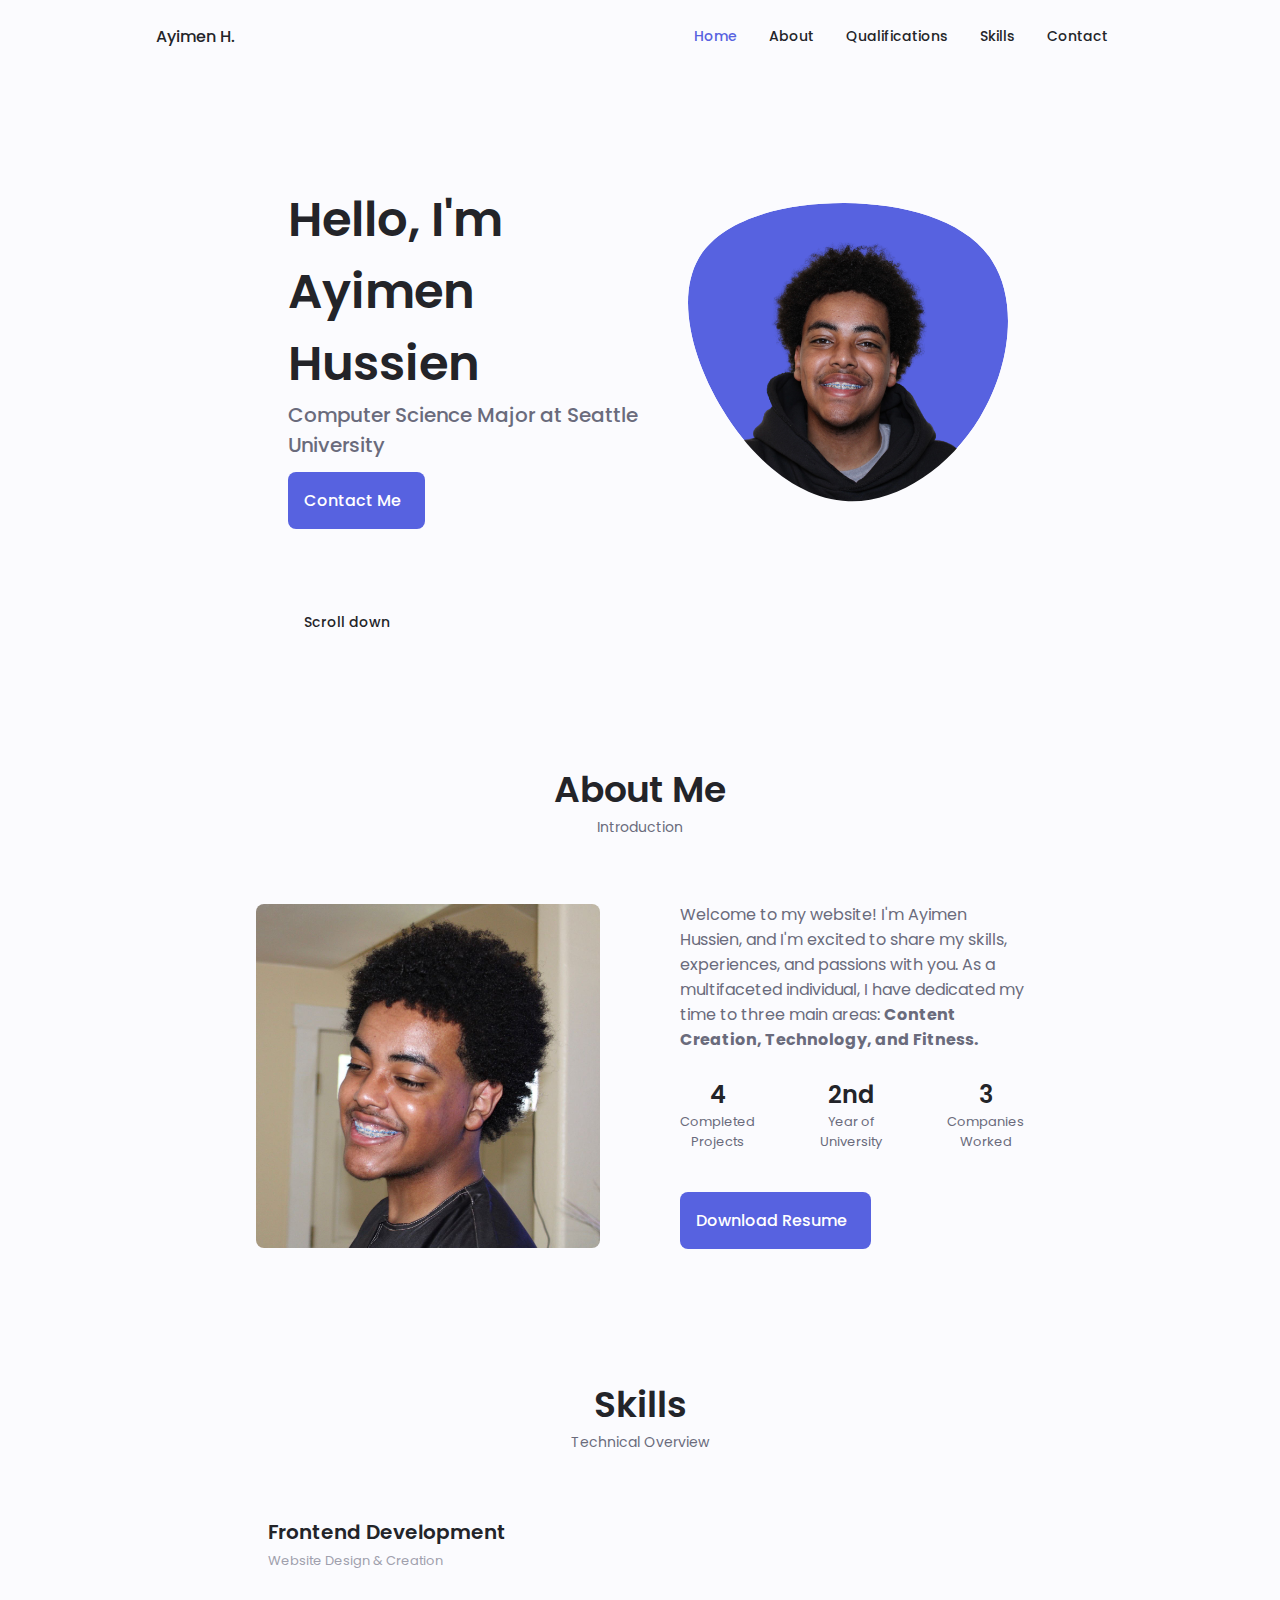
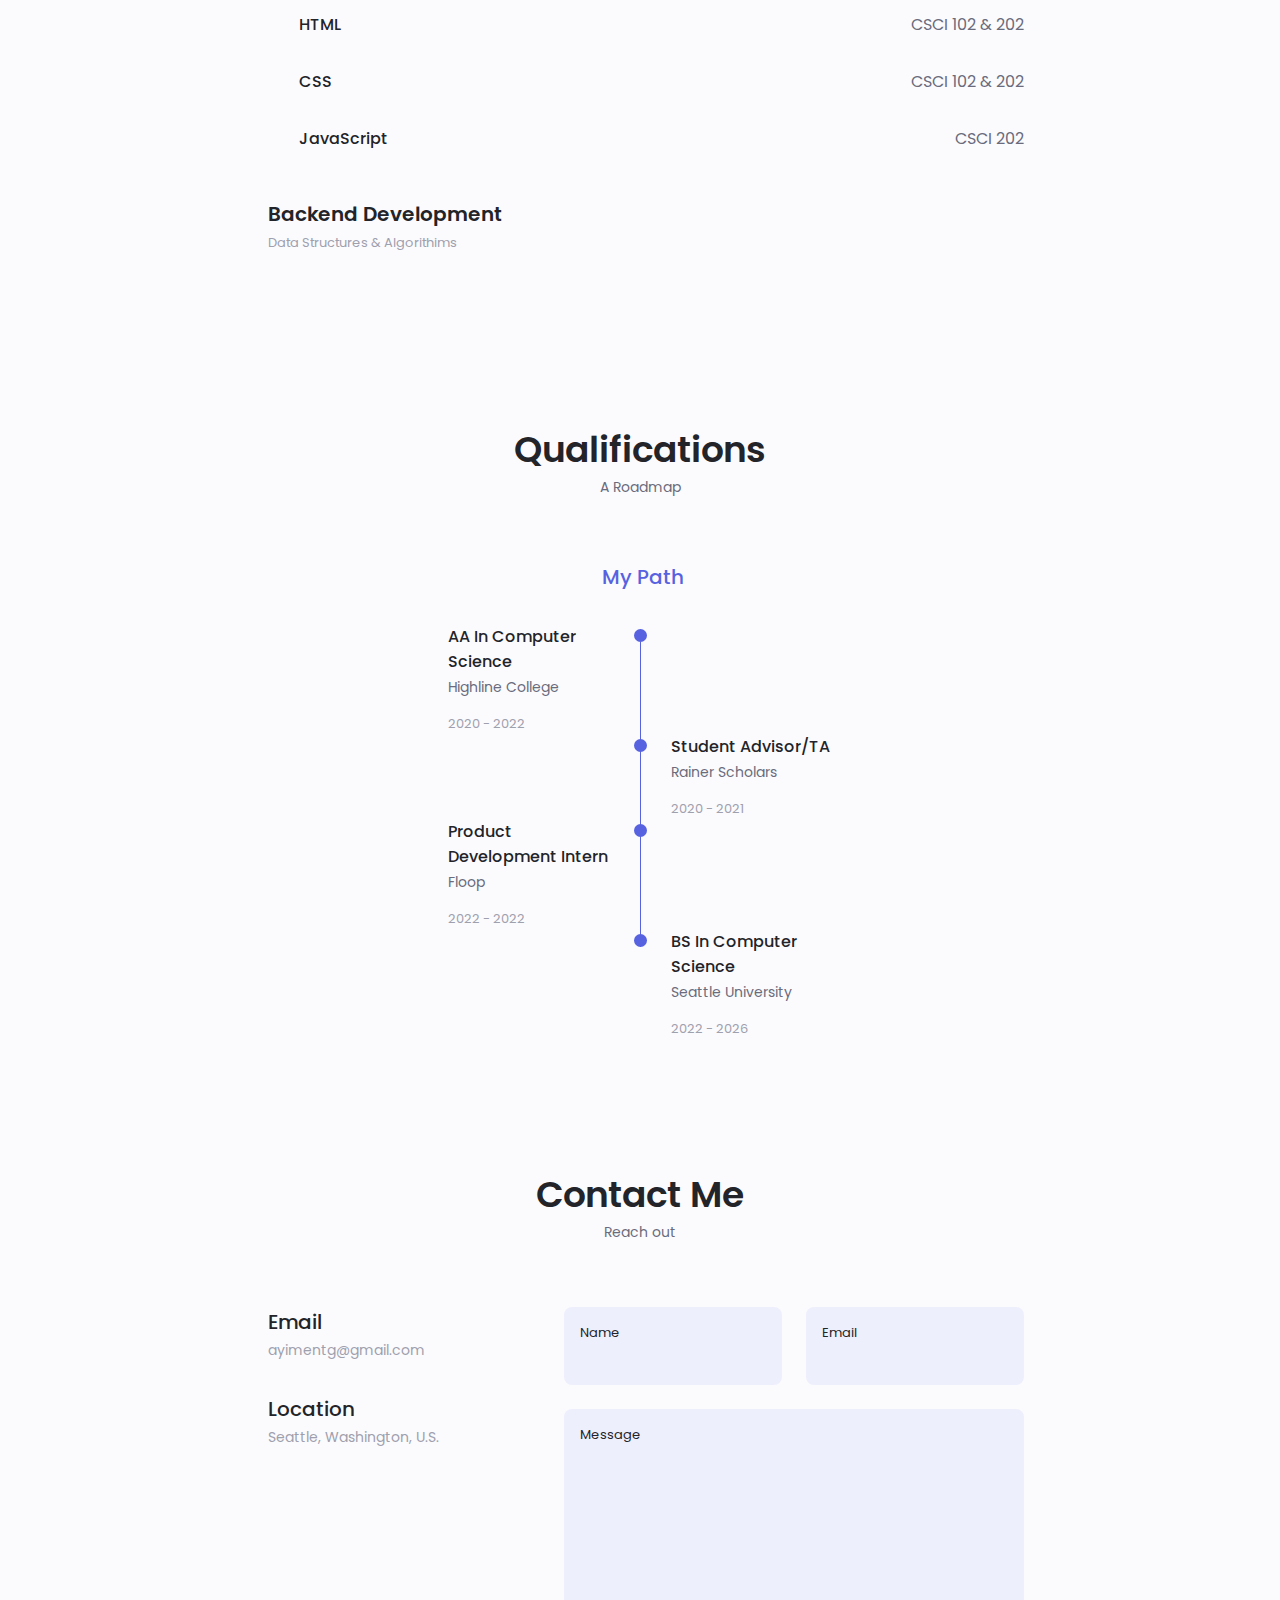
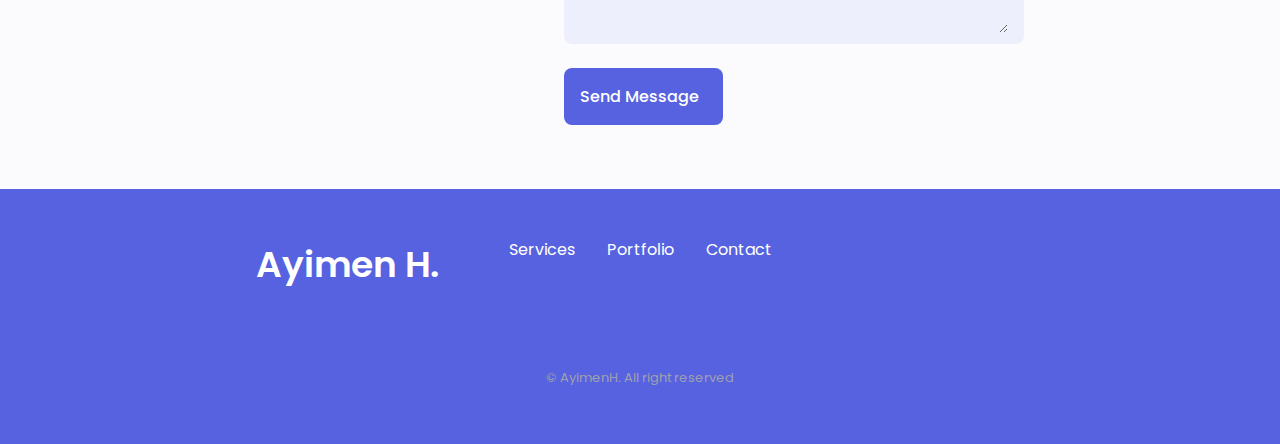
==== index.html @ 252a81db "Add files via upload" ====
<!DOCTYPE html>
    <html lang="en">
    <head>
        <meta charset="UTF-8">
        <meta name="viewport" content="width=device-width, initial-scale=1.0">

        <!--==================== UNICONS ====================-->
        <link rel="stylesheet" href="https://unicons.iconscout.com/release/v3.0.6/css/line.css">
        
        <!--==================== SWIPER CSS====================-->
        <link rel="stylesheet" href="assets/css/swiper-bundle.min.css">

        <!--==================== CSS ==========-->
        <link rel="stylesheet" href="assets/css/styles.css">

        <!--==================== FAVICON ==========-->
        <link rel="icon" type="image/png" href="assets\img\favicon.png">

        <title>Ayimen' Website</title>
    </head>
    <body>
        <!--==================== HEADER ====================-->
        <header class="header" id="header">
            <nav class="nav container">
                <a href="#" class="nav__logo">Ayimen H.</a>

                <div class="nav__menu" id="nav-menu">
                    <ul class="nav__list grid">
                        <li class="nav__item">
                            <a href="#home" class="nav__link active-link">
                                <i class="uil uil-estate nav__icon"></i> Home
                            </a>
                        </li>

                        <li class="nav__item">
                            <a href="#about" class="nav__link">
                                <i class="uil uil-user nav__icon"></i> About
                            </a>
                        </li>

                        <li class="nav__item">
                            <a href="#qualifications" class="nav__link">
                                <i class="uil uil-scenery nav__icon"></i> Qualifications
                            </a>
                        </li>

                        <li class="nav__item">
                            <a href="#skills" class="nav__link">
                                <i class="uil uil-file-alt nav__icon"></i> Skills
                            </a>
                        </li>

                        <li class="nav__item">
                            <a href="#contact" class="nav__link">
                                <i class="uil uil-message nav__icon"></i> Contact
                            </a>
                        </li>

                    </ul>
                    
                    <i class="uil uil-times nav__close" id="nav-close"></i>
                </div>

                <div class="nav__btns">
                    <!-- Theme change button -->
                    <i class="uil uil-moon change-theme" id="theme-button"></i>

                    <div class="nav__toggle" id="nav-toggle">
                        <i class="uil uil-apps"></i>
                    </div>
                </div>
            </nav>
        </header>

        <!--==================== MAIN ====================-->
        <main class="main">
            <!--==================== HOME ====================-->
            <section class="home section" id="home">
                <div class="home__container container grid">
                    <div class="home__content grid">
                        <div class="home__social">
                            <a href="https://www.linkedin.com/in/ayimen-hussien-706194257/" target="_blank" class="home__social-icon">
                                <i class="uil uil-linkedin-alt"></i>
                            </a>
    
                            <a href="https://github.com/AyimenH" target="_blank" class="home__social-icon">
                                <i class="uil uil-github-alt"></i>                            
                            </a>
                        </div>
    
                        <div class="home__img">
                            <svg class="home__blob" viewBox="0 0 200 187">
                                <mask id="mask0" mask-type="alpha">
                                    <path d="M190.312 36.4879C206.582 62.1187 201.309 102.826 182.328 134.186C163.346 165.547 
                                    130.807 187.559 100.226 186.353C69.6454 185.297 41.0228 161.023 21.7403 129.362C2.45775 
                                    97.8511 -7.48481 59.1033 6.67581 34.5279C20.9871 10.1032 59.7028 -0.149132 97.9666 
                                    0.00163737C136.23 0.303176 174.193 10.857 190.312 36.4879Z"/>
                                </mask>
                                <g mask="url(#mask0)">
                                    <path d="M190.312 36.4879C206.582 62.1187 201.309 102.826 182.328 134.186C163.346 
                                    165.547 130.807 187.559 100.226 186.353C69.6454 185.297 41.0228 161.023 21.7403 
                                    129.362C2.45775 97.8511 -7.48481 59.1033 6.67581 34.5279C20.9871 10.1032 59.7028 
                                    -0.149132 97.9666 0.00163737C136.23 0.303176 174.193 10.857 190.312 36.4879Z"/>

                                    <image class="home__blob-img" x="12" y="18" href="assets/img/perfil.png"/>
                                </g>
                            </svg>
                        </div>

                        <div class="home__data">
                            <h1 class="home__title">Hello, I'm Ayimen Hussien</h1>
                            <h3 class="home__subtitle">Computer Science Major at Seattle University</h3>
                            <a href="#contact" class="button button--flex">
                                Contact Me <i class="uil uil-message button__icon"></i>
                            </a>
                        </div>
                    </div>

                    
                    <div class="home__scroll">
                        <a href="#about" class="home__scroll-button button--flex">
                            <span class="home__scroll-name">Scroll down</span>
                            <i class="uil uil-arrow-down home__scroll-arrow"></i>
                        </a>
                    </div>
                </div>
            </section>

            <!--==================== ABOUT ====================-->
            <section class="about section" id="about">
                <h2 class="section__title">About Me</h2>
                <span class="section__subtitle">Introduction</span>

                <div class="about__container container grid">
                    <img src="assets/img/about.jpg" alt="" class="about__img">

                    <div class="about__data">
                        <p class="about_description">
                            Welcome to my website! I'm Ayimen Hussien, and I'm excited to share my skills, 
                            experiences, and passions with you. As a multifaceted individual, I have dedicated my 
                            time to three main areas: <b>Content Creation, Technology, and Fitness.</b>
                        </p><br>

                        <div class="about__info">
                            <div>
                                <span class="about__info-title">4</span>
                                <span class="about__info-name">Completed <br> Projects</span>
                            </div>

                            <div>
                                <span class="about__info-title">2nd</span>
                                <span class="about__info-name">Year of <br> University</span>
                            </div>

                            <div>
                                <span class="about__info-title">3</span>
                                <span class="about__info-name">Companies <br> Worked</span>
                            </div>
                        </div>

                        <div class="about__buttons">
                            <a download="" href="assets/pdf/AyimenH_Resume.pdf" class="button button--flex">
                                Download Resume <i class="uil uil-file-download-alt button__icon"></i>
                            </a>
                        </div>
                    </div>
                </div>
            </section>

            <!--==================== SKILLS ====================-->
            <section class="skills section" id="skills">
                <h2 class="section__title">Skills</h2>
                <span class="section__subtitle">Technical Overview</span>
                <div class="skills__container-wrapper">
                    <div class="skills__container container grid">
                    <div>
                        <!--=============== SKILLS 1 ===============-->
                        <div class="skills__content skills__open">
                            <div class="skills__header">
                                <i class="uil uil-window skills__icon"></i>
    
                                <div>
                                    <h1 class="skills__title">Frontend Development</h1>
                                    <span class="skills__subtitle">Website Design & Creation</span>
                                </div>
    
                                <i class="uil uil-angle-down skills__arrow"></i>
                            </div>
    
                            <div class="skills__list grid">
                                <div class="skills__data">
                                    <div class="skills__titles">
                                        <h3 class="skills__name">HTML</h3>
                                        <span class="skills__number">CSCI 102 & 202</span>
                                    </div>
                                    <div class="skills__bar">
                                        <span class="skills__percentage skills__html"></span>
                                    </div>
                                </div>
    
                                <div class="skills__data">
                                    <div class="skills__titles">
                                        <h3 class="skills__name">CSS</h3>
                                        <span class="skills__number">CSCI 102 & 202</span>
                                    </div>
                                    <div class="skills__bar">
                                        <span class="skills__percentage skills__css"></span>
                                    </div>
                                </div>
    
                                <div class="skills__data">
                                    <div class="skills__titles">
                                        <h3 class="skills__name">JavaScript</h3>
                                        <span class="skills__number">CSCI 202</span>
                                    </div>
                                    <div class="skills__bar">
                                        <span class="skills__percentage skills__js"></span>
                                    </div>
                                </div>
                            </div>
                        </div>
    
                        <!--=============== SKILLS 2 ===============-->
                        <div class="skills__content skills__close">
                            <div class="skills__header">
                                <i class="uil uil-server-network skills__icon"></i>
    
                                <div>
                                    <h1 class="skills__title">Backend Development</h1>
                                    <span class="skills__subtitle">Data Structures & Algorithims</span>
                                </div>
    
                                <i class="uil uil-angle-down skills__arrow"></i>
                            </div>
    
                            <div class="skills__list grid">
                                <div class="skills__data">
                                    <div class="skills__titles">
                                        <h3 class="skills__name">Java</h3>
                                        <span class="skills__number">CSCI 142 & CSCI 143</span>
                                    </div>
                                    <div class="skills__bar">
                                        <span class="skills__percentage skills__java"></span>
                                    </div>
                                </div>
    
                                <div class="skills__data">
                                    <div class="skills__titles">
                                        <h3 class="skills__name">C++</h3>
                                        <span class="skills__number">CPSC 2430 & CPSC 2600</span>
                                    </div>
                                    <div class="skills__bar">
                                        <span class="skills__percentage skills__cpp"></span>
                                    </div>
                                </div>
    
                                <div class="skills__data">
                                    <div class="skills__titles">
                                        <h3 class="skills__name">Python</h3>
                                        <span class="skills__number">CSCI 131</span>
                                    </div>
                                    <div class="skills__bar">
                                        <span class="skills__percentage skills__python"></span>
                                    </div>
                                </div>
                            </div>
                        </div>
                    </div>
                    </div>
                </div>
            </section>

            <!--==================== QUALIFICATION ====================-->
            <section class="qualification section" id="qualifications">
                <h2 class="section__title">Qualifications</h2>
                <span class="section__subtitle">A Roadmap</span>

                <div class="qualification__container container">
                    <div class="qualification__tabs">
                        <div class="qualification__button button--flex qualification__active" data-target="#mypath">
                            <i class="uil uil-map qualification__icon"></i>
                            My Path
                        </div>
                    </div>

                    <div class="qualification__sections">
                        <!--=============== QUALIFICATION CONTENT 1 ===============-->
                        <div class="qualification__content qualification__active" data-content id="education">
                            <!--=============== QUALIFICATION 1 ===============-->
                            <div class="qualification__data">
                                <div>
                                    <h3 class="qualification__title">AA In Computer Science</h3>
                                    <span class="qualification__subtitle">Highline College</span>
                                    <div class="qualification__calendar">
                                        <i class="uil uil-calendar-alt"></i>
                                        2020 - 2022
                                    </div>
                                </div>
    
                                <div>
                                    <span class="qualification__rounder"></span>
                                    <span class="qualification__line"></span>
                                </div>
                            </div>
                            
                            <!--=============== QUALIFICATION 2 ===============-->
                            <div class="qualification__data">                                 
                                <div></div>

                                <div>
                                    <span class="qualification__rounder"></span>
                                    <span class="qualification__line"></span>
                                </div>

                                <div>
                                    <h3 class="qualification__title">Student Advisor/TA</h3>
                                    <span class="qualification__subtitle">Rainer Scholars</span>
                                    <div class="qualification__calendar">
                                        <i class="uil uil-calendar-alt"></i>
                                        2020 - 2021
                                    </div>
                                </div>
                            </div>
    
                            <!--=============== QUALIFICATION 3 ===============-->
                            <div class="qualification__data">
                                <div>
                                    <h3 class="qualification__title">Product Development Intern</h3>
                                    <span class="qualification__subtitle">Floop</span>
                                    <div class="qualification__calendar">
                                        <i class="uil uil-calendar-alt"></i>
                                        2022 - 2022
                                    </div>
                                </div>
    
                                <div>
                                    <span class="qualification__rounder"></span>
                                    <span class="qualification__line"></span>
                                </div>
                            </div>
    
                            <!--=============== QUALIFICATION 4 ===============-->
                            <div class="qualification__data">
                                <div></div>

                                <div class="qualification__time">
                                    <span class="qualification__rounder"></span>
                                    <!-- <span class="qualification__line"></span> -->
                                </div>

                                <div>
                                    <h3 class="qualification__title">BS In Computer Science</h3>
                                    <span class="qualification__subtitle">Seattle University</span>
                                    <div class="qualification__calendar">
                                        <i class="uil uil-calendar-alt"></i>
                                        2022 - 2026
                                    </div>
                                </div>
                            </div>
                        </div>
                    </div>
                </div>
            </section>

            <!--==================== CONTACT ME ====================-->
            <section class="contact section" id="contact">
                <h2 class="section__title">Contact Me</h2>
                <span class="section__subtitle">Reach out</span>

                <div class="contact__container container grid">
                    <div>


                        <div class="contact__information">
                            <i class="uil uil-envelope contact__icon"></i>
                            <div>
                                <h3 class="contact__title">Email</h3>
                                <span class="contact__subtitle">ayimentg@gmail.com</span>
                            </div>
                        </div>

                        <div class="contact__information">
                            <i class="uil uil-map-marker contact__icon"></i>
                            <div>
                                <h3 class="contact__title">Location</h3>
                                <span class="contact__subtitle">Seattle, Washington, U.S.</span>
                            </div>
                        </div>
                    </div>

                    <form action="" class="contact__form grid">
                        <div class="contact__inputs grid">
                            <div class="contact__content">
                                <label for="" class="contact__label">Name</label>
                                <input type="text" class="contact__input">
                            </div>
                            <div class="contact__content">
                                <label for="" class="contact__label">Email</label>
                                <input type="email" class="contact__input">
                            </div>
                        </div>
                        <div class="contact__content">
                            <label for="" class="contact__label">Message</label>
                            <textarea name="" id="" cols="0" rows="7" class="contact__input"></textarea>
                        </div>
                        
                        <div>
                            <a href="#" class="button button--flex">
                                Send Message
                                <i class="uil uil-message button__icon"></i>
                            </a>
                        </div>
                    </form>
                </div>

            </section>
        </main>

        <!--==================== FOOTER ====================-->
        <footer class="footer">
            <div class="footer__bg">
                <div class="footer__container container grid">
                    <div>
                        <h1 class="footer__title">Ayimen H.</h1>
                    </div>

                    <ul class="footer__links">
                        <li>
                            <a href="#services" class="footer__link">Services</a>
                        </li>
                        <li>
                            <a href="#qualifications" class="footer__link">Portfolio</a>
                        </li>
                        <li>
                            <a href="#contact" class="footer__link">Contact</a>
                        </li>
                    </ul>
                </div>

                <p class="footer__copy">&#169; AyimenH. All right reserved</p>
            </div>
        </footer>

        <!--========== SCROLL TOP ==========-->
        <a href="#" class="scrollup" id="scroll-top">
            <i class="uil uil-arrow-up scrollup__icon"></i>
        </a>

        <!--==================== SWIPER JS ====================-->
        <script src="assets/js/swiper-bundle.min.js"></script>

        <!--==================== MAIN JS ====================-->
        <script src="assets/js/main.js"></script>
    </body>
</html>
---- assets/css/styles.css ----
/*==================== GOOGLE FONTS ====================*/
@import url("https://fonts.googleapis.com/css2?family=Poppins:wght@400;500;600&display=swap");
/*==================== VARIABLES CSS ====================*/
:root {
  --header-height: 3rem;
  /*========== Colors ==========*/
  /* Change favorite color */
  --hue-color: 235;
  /*Purple 250 - Green 142 - Blue 230 - Pink 340*/
  /* HSL color mode */
  --first-color: hsl(var(--hue-color), 69%, 61%);
  --first-color-second: hsl(var(--hue-color), 69%, 61%);
  --first-color-alt: hsl(var(--hue-color), 57%, 53%);
  --first-color-lighter: hsl(var(--hue-color), 92%, 85%);
  --title-color: hsl(var(--hue-color), 8%, 15%);
  --text-color: hsl(var(--hue-color), 8%, 45%);
  --text-color-light: hsl(var(--hue-color), 8%, 65%);
  --input-color: hsl(var(--hue-color), 70%, 96%);
  --body-color: hsl(var(--hue-color), 60%, 99%);
  --container-color: #FFF;
  --scroll-bar-color: hsl(var(--hue-color), 12%, 90%);
  --scroll-thumb-color: hsl(var(--hue-color), 12%, 80%);
  /*========== Font and typography ==========*/
  --body-font: 'Poppins', sans-serif;
  --big-font-size: 2rem;
  --h1-font-size: 1.5rem;
  --h2-font-size: 1.25rem;
  --h3-font-size: 1.125rem;
  --normal-font-size: .938rem;
  --small-font-size: .813rem;
  --smaller-font-size: .75rem;
  /*========== Font weight ==========*/
  --font-medium: 500;
  --font-semi-bold: 600;
  /*========== Margenes Bottom ==========*/
  --mb-0-25: .25rem;
  --mb-0-5: .5rem;
  --mb-0-75: .75rem;
  --mb-1: 1rem;
  --mb-1-5: 1.5rem;
  --mb-2: 2rem;
  --mb-2-5: 2.5rem;
  --mb-3: 3rem;
  /*========== z index ==========*/
  --z-tooltip: 10;
  --z-fixed: 100;
  --z-modal: 1000;
}

@media screen and (min-width: 968px) {
  :root {
    --big-font-size: 3rem;
    --h1-font-size: 2.25rem;
    --h2-font-size: 1.5rem;
    --h3-font-size: 1.25rem;
    --normal-font-size: 1rem;
    --small-font-size: .875rem;
    --smaller-font-size: .813rem;
  }
}

/*========== Variables Dark theme ==========*/
body.dark-theme {
  /* HSL color mode */
  --first-color-second: hsl(var(--hue-color), 30%, 8%);
  --title-color: hsl(var(--hue-color), 8%, 95%);
  --text-color: hsl(var(--hue-color), 8%, 75%);
  --input-color: hsl(var(--hue-color), 29%, 16%);
  --body-color: hsl(var(--hue-color), 28%, 12%);
  --container-color: hsl(var(--hue-color), 29%, 16%);
  --scroll-bar-color: hsl(var(--hue-color), 12%, 48%);
  --scroll-thumb-color: hsl(var(--hue-color), 12%, 36%);
}

/*========== Button Dark/Light ==========*/
.nav__btns {
  display: flex;
  align-items: center;
}

.change-theme {
  font-size: 1.25rem;
  color: var(--title-color);
  margin-right: var(--mb-1);
  cursor: pointer;
}

.change-theme:hover {
  color: var(--first-color);
}

/*==================== BASE ====================*/
* {
  box-sizing: border-box;
  padding: 0;
  margin: 0;
}

html {
  scroll-behavior: smooth;
}

body {
  margin: 0 0 var(--header-height) 0;
  font-family: var(--body-font);
  font-size: var(--normal-font-size);
  background-color: var(--body-color);
  color: var(--text-color);
}

h1, h2, h3, h4 {
  color: var(--title-color);
  font-weight: var(--font-semi-bold);
}

ul {
  list-style: none;
}

a {
  text-decoration: none;
}

img {
  max-width: 100%;
  height: auto;
}

/*==================== REUSABLE CSS CLASSES ====================*/
.section {
  padding: 2rem 0 4rem;
}

.section__title {
  font-size: var(--h1-font-size);
  color: var(--title-color);
}

.section__subtitle {
  display: block;
  font-size: var(--small-font-size);
  margin-bottom: var(--mb-3);
}

.section__title, .section__subtitle {
  text-align: center;
}

/*==================== LAYOUT ====================*/
.container {
  max-width: 768px;
  margin-left: var(--mb-1-5);
  margin-right: var(--mb-1-5);
}

.grid {
  display: grid;
  gap: 1.5rem;
}

.header {
  width: 100%;
  position: fixed;
  bottom: 0;
  left: 0;
  z-index: var(--z-fixed);
  background-color: var(--body-color);
}

/*==================== NAV ====================*/
.nav {
  max-width: 968px;
  height: var(--header-height);
  display: flex;
  justify-content: space-between;
  align-items: center;
}

.nav__logo, .nav__toggle {
  color: var(--title-color);
  font-weight: var(--font-medium);
}

.nav__logo:hover {
  color: var(--first-color);
}

.nav__toggle {
  font-size: 1.1rem;
  cursor: pointer;
}

.nav__toggle:hover {
  color: var(--first-color);
}

@media screen and (max-width: 767px) {
  .nav__menu {
    position: fixed;
    bottom: -100%;
    left: 0;
    width: 100%;
    background-color: var(--body-color);
    padding: 2rem 1.5rem 4rem;
    box-shadow: 0 -1px 4px rgba(0, 0, 0, 0.15);
    border-radius: 1.5rem 1.5rem 0 0;
    transition: .3s;
  }
}

.nav__list {
  grid-template-columns: repeat(3, 1fr);
  gap: 2rem;
}

.nav__link {
  display: flex;
  flex-direction: column;
  align-items: center;
  font-size: var(--small-font-size);
  color: var(--title-color);
  font-weight: var(--font-medium);
}

.nav__link:hover {
  color: var(--first-color);
}

.nav__icon {
  font-size: 1.2rem;
}

.nav__close {
  position: absolute;
  right: 1.3rem;
  bottom: .5rem;
  font-size: 1.5rem;
  cursor: pointer;
  color: var(--first-color);
}

.nav__close:hover {
  color: var(--first-color-alt);
}

/* show menu */
.show-menu {
  bottom: 0;
}

/* Active link */
.active-link {
  color: var(--first-color);
}

/* Change background header */
.scroll-header {
  box-shadow: 0 -1px 4px rgba(0, 0, 0, 0.15);
}

/*==================== HOME ====================*/
.home__container {
  gap: 1rem;
}

.home__content {
  grid-template-columns: .5fr 3fr;
  padding-top: 3.5rem;
  align-items: center;
}

.home__social {
  display: grid;
  grid-template-columns: max-content;
  row-gap: 1rem;
}

.home__social-icon {
  font-size: 1.25rem;
  color: var(--first-color);
}

.home__social-icon:hover {
  color: var(--first-color-alt);
}

.home__blob {
  width: 200px;
  fill: var(--first-color);
}

.home__blob-img {
  width: 170px;
}

.home__data {
  grid-column: 1/3;
}

.home__title {
  font-size: var(--big-font-size);
}

.home__subtitle {
  font-size: var(--h3-font-size);
  color: var(--text-color);
  font-weight: var(--font-medium);
  margin-bottom: var(--mb-0-75);
}

.home__description {
  margin-bottom: var(--mb-2);
}

.home__scroll {
  display: none;
}

.home__scroll-button {
  color: var(--first-color);
  transition: .3s;
}

.home__scroll-button:hover {
  transform: translateY(0.25rem);
}

.home__scroll-mouse {
  font-size: 2rem;
}

.home__scroll-name {
  font-size: var(--small-font-size);
  color: var(--title-color);
  font-weight: var(--font-medium);
  margin-right: var(--mb-0-25);
}

.home__scroll-arrow {
  font-size: 1.25rem;
}

/*========== BUTTONS ==========*/
.button {
  display: inline-block;
  background-color: var(--first-color);
  color: #FFF;
  padding: 1rem;
  border-radius: .5rem;
  font-weight: var(--font-medium);
}

.button:hover {
  background-color: var(--first-color-alt);
}

.button__icon {
  font-size: 1.25rem;
  margin-left: var(--mb-0-5);
  transition: .3s;
}

.button--white {
  background-color: #FFF;
  color: var(--first-color);
}

.button--white:hover {
  background-color: #FFF;
}

.button--flex {
  display: inline-flex;
  align-items: center;
}

.button--small {
  padding: .75rem 1rem;
}

.button--link {
  padding: 0;
  background-color: transparent;
  color: var(--first-color);
}

.button--link:hover {
  background-color: transparent;
  color: var(--first-color-alt);
}

/*==================== ABOUT ====================*/
.about__img {
  width: 200px;
  border-radius: .5rem;
  justify-self: center;
  align-self: center;
}

.about__description {
  text-align: center;
  margin-bottom: var(--mb-2-5);
}

.about__info {
  display: flex;
  justify-content: space-evenly;
  margin-bottom: var(--mb-2-5);
}

.about__info-title {
  font-size: var(--h2-font-size);
  font-weight: var(--font-semi-bold);
  color: var(--title-color);
}

.about__info-name {
  font-size: var(--smaller-font-size);
}

.about__info-title, .about__info-name {
  display: block;
  text-align: center;
}

.about__buttons {
  display: flex;
  justify-content: center;
}

/*==================== SKILLS ====================*/

.skills__container-wrapper {
  display: flex;
  gap: 2rem; /* You can adjust this gap as needed */
  flex-wrap: wrap; /* Allow the skills to wrap to the next line if the width is not enough */
}

/* Adjustments for the skills container to fit side-by-side */
.skills__container {
  flex: 1; /* Allow skills containers to take equal space */
}

.skills__container {
  row-gap: 0;
}

.skills__header {
  display: flex;
  align-items: center;
  margin-bottom: var(--mb-2-5);
  cursor: pointer;
}

.skills__icon, .skills__arrow {
  font-size: 2rem;
  color: var(--first-color);
}

.skills__icon {
  margin-right: var(--mb-0-75);
}

.skills__title {
  font-size: var(--h3-font-size);
}

.skills__subtitle {
  font-size: var(--smaller-font-size);
  color: var(--text-color-light);
}

.skills__arrow {
  margin-left: auto;
  transition: .4s;
}

.skills__list {
  row-gap: 1.5rem;
  padding-left: 2.7rem;
}

.skills__titles {
  display: flex;
  justify-content: space-between;
  margin-bottom: var(--mb-0-5);
}

.skills__name {
  font-size: var(--normal-font-size);
  font-weight: var(--font-medium);
}

.skills__close .skills__list {
  height: 0px;
  overflow: hidden;
}

.skills__open .skills__list {
  height: max-content;
  margin-bottom: var(--mb-2-5);
}

.skills__open .skills__arrow {
  transform: rotate(-180deg);
}

/*==================== QUALIFICATION ====================*/
.qualification__tabs {
  display: flex;
  justify-content: space-evenly;
  margin-bottom: var(--mb-2);
}

.qualification__button {
  font-size: var(--h3-font-size);
  font-weight: var(--font-medium);
  cursor: pointer;
}

.qualification__button:hover {
  color: var(--first-color);
}

.qualification__icon {
  font-size: 1.8rem;
  margin-right: var(--mb-0-25);
}

.qualification__data {
  display: grid;
  grid-template-columns: 1fr max-content 1fr;
  column-gap: 1.5rem;
}

.qualification__title {
  font-size: var(--normal-font-size);
  font-weight: var(--font-medium);
}

.qualification__subtitle {
  display: inline-block;
  font-size: var(--small-font-size);
  margin-bottom: var(--mb-1);
}

.qualification__calendar {
  font-size: var(--smaller-font-size);
  color: var(--text-color-light);
}

.qualification__rounder {
  display: inline-block;
  width: 13px;
  height: 13px;
  background-color: var(--first-color);
  border-radius: 50%;
}

.qualification__line {
  display: block;
  width: 1px;
  height: 100%;
  background-color: var(--first-color);
  transform: translate(6px, -7px);
}

.qualification [data-content] {
  display: none;
}

.qualification__active[data-content] {
  display: block;
}

.qualification__button.qualification__active {
  color: var(--first-color);
}

/*==================== CONTACT ME ====================*/
.contact__container {
  row-gap: 3rem;
}

.contact__information {
  display: flex;
  margin-bottom: var(--mb-2);
}

.contact__icon {
  font-size: 2rem;
  color: var(--first-color);
  margin-right: var(--mb-0-75);
}

.contact__title {
  font-size: var(--h3-font-size);
  font-weight: var(--font-medium);
}

.contact__subtitle {
  font-size: var(--small-font-size);
  color: var(--text-color-light);
}

.contact__content {
  background-color: var(--input-color);
  border-radius: .5rem;
  padding: .75rem 1rem .25rem;
}

.contact__label {
  font-size: var(--smaller-font-size);
  color: var(--title-color);
}

.contact__input {
  width: 100%;
  background-color: var(--input-color);
  color: var(--text-color);
  font-family: var(--body-font);
  font-size: var(--normal-font-size);
  border: none;
  outline: none;
  padding: .25rem .5rem .5rem 0;
}

/*==================== FOOTER ====================*/
.footer {
  padding-top: 2rem;
}

.footer__container {
  row-gap: 3.5rem;
}

.footer__bg {
  background-color: var(--first-color-second);
  padding: 2rem 0 3rem;
}

.footer__title {
  font-size: var(--h1-font-size);
  margin-bottom: var(--mb-0-25);
}

.footer__subtitle {
  font-size: var(--small-font-size);
}

.footer__links {
  display: flex;
  flex-direction: column;
  row-gap: 1.5rem;
}

.footer__link:hover {
  color: var(--first-color-lighter);
}

.footer__social {
  font-size: 1.25rem;
  margin-right: var(--mb-1-5);
}

.footer__social:hover {
  color: var(--first-color-lighter);
}

.footer__copy {
  font-size: var(--smaller-font-size);
  text-align: center;
  color: var(--text-color-light);
  margin-top: var(--mb-3);
}

.footer__title, .footer__subtitle, .footer__link, .footer__social {
  color: #FFF;
}

/*========== SCROLL UP ==========*/
.scrollup {
  position: fixed;
  right: 1rem;
  bottom: -20%;
  background-color: var(--first-color);
  opacity: .8;
  padding: 0 .3rem;
  border-radius: .4rem;
  z-index: var(--z-tooltip);
  transition: .4s;
}

.scrollup:hover {
  background-color: var(--first-color-alt);
}

.scrollup__icon {
  font-size: 1.5rem;
  color: #FFF;
}

/* Show scroll */
.show-scroll {
  bottom: 5rem;
}

/*========== SCROLL BAR ==========*/
::-webkit-scrollbar {
  width: .60rem;
  border-radius: .5rem;
  background-color: var(--scroll-bar-color);
}

::-webkit-scrollbar-thumb {
  background-color: var(--scroll-thumb-color);
  border-radius: .5rem;
}

::-webkit-scrollbar-thumb:hover {
  background-color: var(--text-color-light);
}

/*==================== MEDIA QUERIES ====================*/
/* For small devices */
@media screen and (max-width: 350px) {
  .container {
    margin-left: var(--mb-1);
    margin-right: var(--mb-1);
  }
  .nav__menu {
    padding: 2rem .25rem 4rem;
  }
  .nav__list {
    column-gap: 0;
  }
  .home__content {
    grid-template-columns: .25fr 3fr;
  }
  .home__blob {
    width: 180px;
  }
  .skills__title {
    font-size: var(--normal-font-size);
  }
  .qualification__data {
    gap: .5rem;
  }
}

/* For medium devices */
@media screen and (min-width: 568px) {
  .home__content {
    grid-template-columns: max-content 1fr 1fr;
  }
  .home__data {
    grid-column: initial;
  }
  .home__img {
    order: 1;
    justify-self: center;
  }
  .about__container,
  .contact__container,
  .footer__container {
    grid-template-columns: repeat(2, 1fr);
  }
  .qualification__sections {
    display: grid;
    grid-template-columns: .6fr;
    justify-content: center;
  }
}

@media screen and (min-width: 768px) {
  .container {
    margin-left: auto;
    margin-right: auto;
  }
  body {
    margin: 0;
  }
  .section {
    padding: 6rem 0 2rem;
  }
  .section__subtitle {
    margin-bottom: 4rem;
  }
  .header {
    top: 0;
    bottom: initial;
  }
  .header,
  .main,
  .footer__container {
    padding: 0 1rem;
  }
  .nav {
    height: calc(var(--header-height) + 1.5rem);
    column-gap: 1rem;
  }
  .nav__icon, .nav__close, .nav__toggle {
    display: none;
  }
  .nav__list {
    display: flex;
    column-gap: 2rem;
  }
  .nav__menu {
    margin-left: auto;
  }
  .change-theme {
    margin: 0;
  }
  .home__container {
    row-gap: 5rem;
  }
  .home__content {
    padding-top: 5.5rem;
    column-gap: 2rem;
  }
  .home__blob {
    width: 270px;
  }
  .home__scroll {
    display: block;
  }
  .home__scroll-button {
    margin-left: 3rem;
  }
  .about__container {
    column-gap: 5rem;
  }
  .about__img {
    width: 350px;
  }
  .about__description {
    text-align: initial;
  }
  .about__info {
    justify-content: space-between;
  }
  .about__buttons {
    justify-content: initial;
  }
  .qualification__tabs {
    justify-content: center;
  }
  .qualification__button {
    margin: 0 var(--mb-1);
  }
  .qualification__sections {
    grid-template-columns: .5fr;
  }
  .services__container {
    grid-template-columns: repeat(3, 218px);
    justify-content: center;
  }
  .services__icon {
    font-size: 2rem;
  }
  .services__content {
    padding: 6rem 0 2rem 2.5rem;
  }
  .services__modal-content {
    width: 450px;
  }
  .portfolio__img {
    width: 320px;
  }
  .portfolio__content {
    align-items: center;
  }
  .project {
    text-align: initial;
  }
  .project__bg {
    background: none;
  }
  .project__container {
    background-color: var(--first-color-second);
    border-radius: 1rem;
    padding: 3rem 2.5rem 0;
    grid-template-columns: 1fr max-content;
    column-gap: 3rem;
  }
  .project__data {
    padding-top: .8rem;
  }
  .footer__container {
    grid-template-columns: repeat(3, 1fr);
  }
  .footer__bg {
    padding: 3rem 0 3.5rem;
  }
  .footer__links {
    flex-direction: row;
    column-gap: 2rem;
  }
  .footer__socials {
    justify-self: flex-end;
  }
  .footer__copy {
    margin-top: 4.5rem;
  }
}

/* For large devices */
@media screen and (min-width: 1024px) {
  .header,
  .main,
  .footer__container {
    padding: 0;
  }
  .home__blob {
    width: 320px;
  }
  .home__social {
    transform: translateX(-6rem);
  }
  .services__container {
    grid-template-columns: repeat(3, 238px);
  }
  .portfolio__content {
    column-gap: 5rem;
  }
  .swiper-portfolio-icon {
    font-size: 3.5rem;
  }
  .swiper-button-prev {
    left: -3.5rem;
  }
  .swiper-button-next {
    right: -3.5rem;
  }
  .swiper-container-horizontal > .swiper-pagination-bullets {
    bottom: -4.5rem;
  }
  .swiper-container-horizontal > .swiper-pagination-bullets.swiper-pagination-bullets-dynamic {
    bottom: 0;
  }
  .testimonial__description {
    margin-bottom: 4rem;
  }
  .contact__form {
    width: 460px;
  }
  .contact__inputs {
    grid-template-columns: repeat(2, 1fr);
  }
}
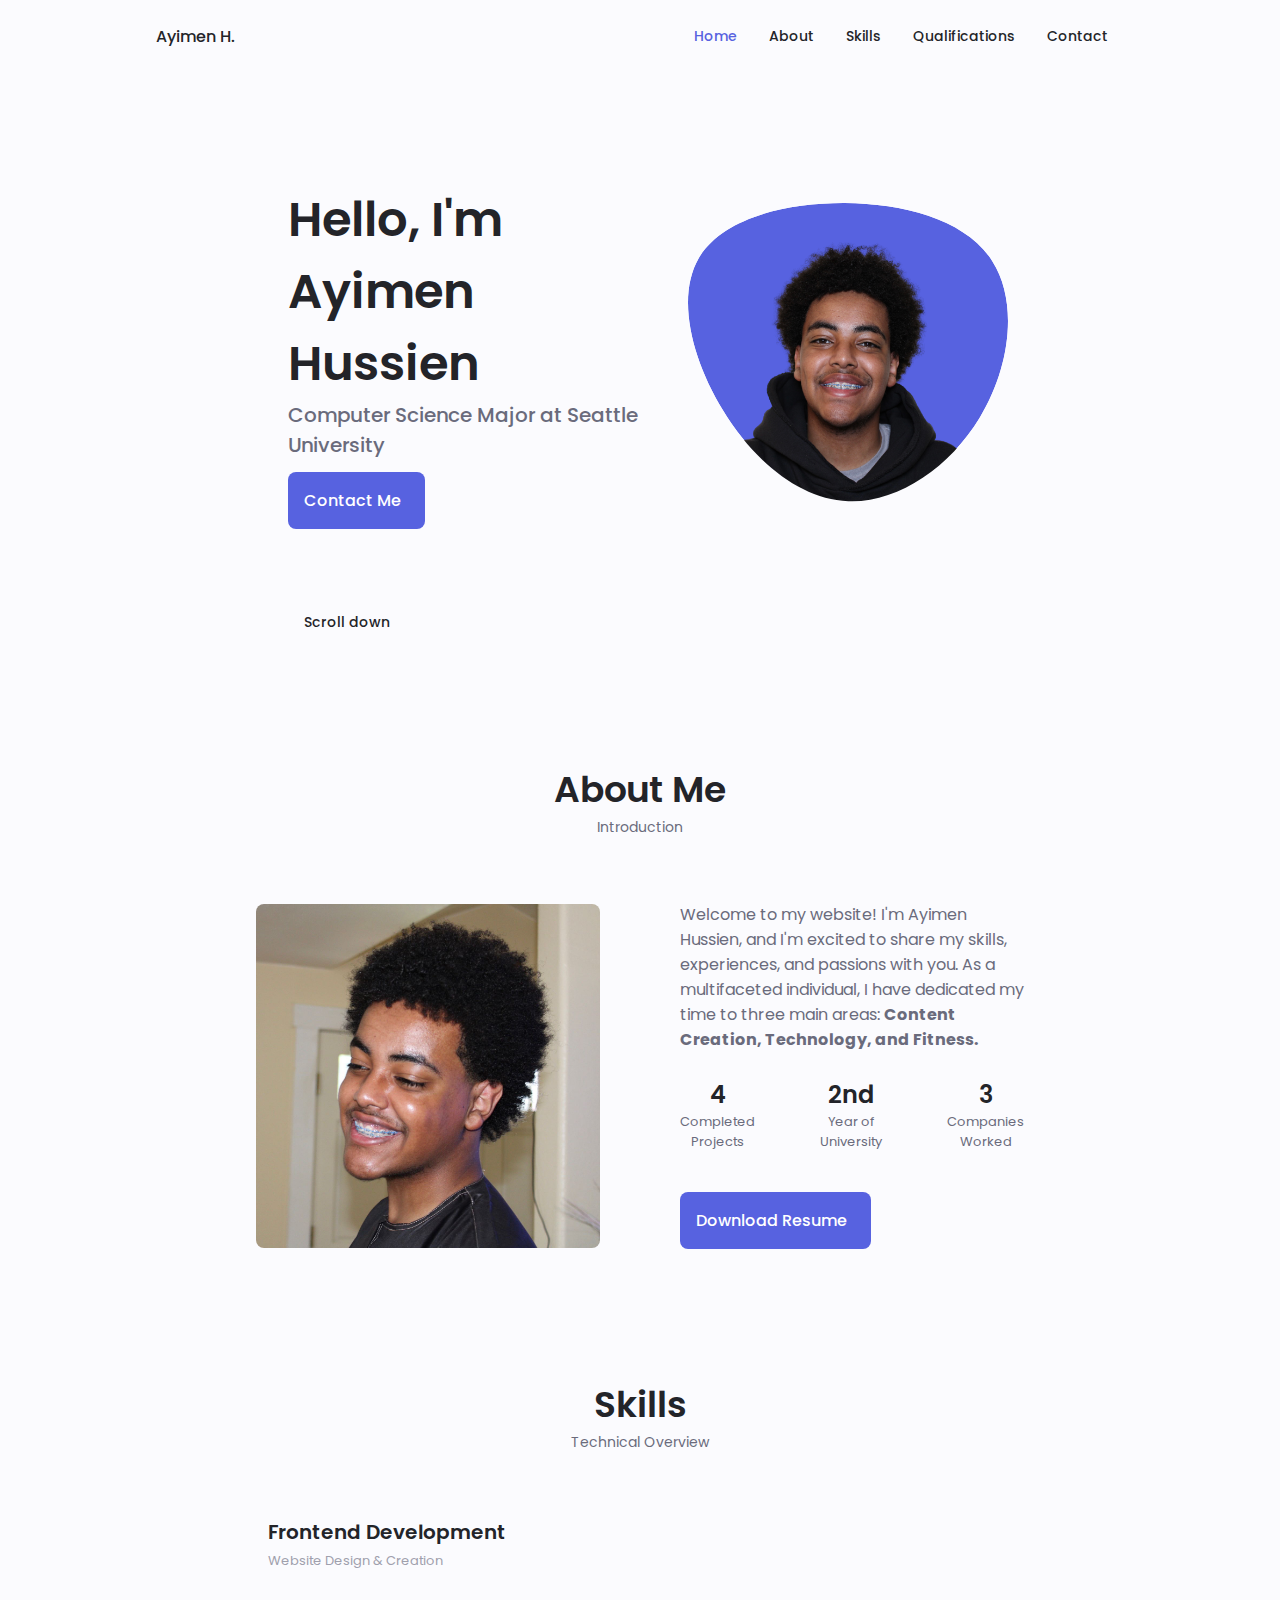
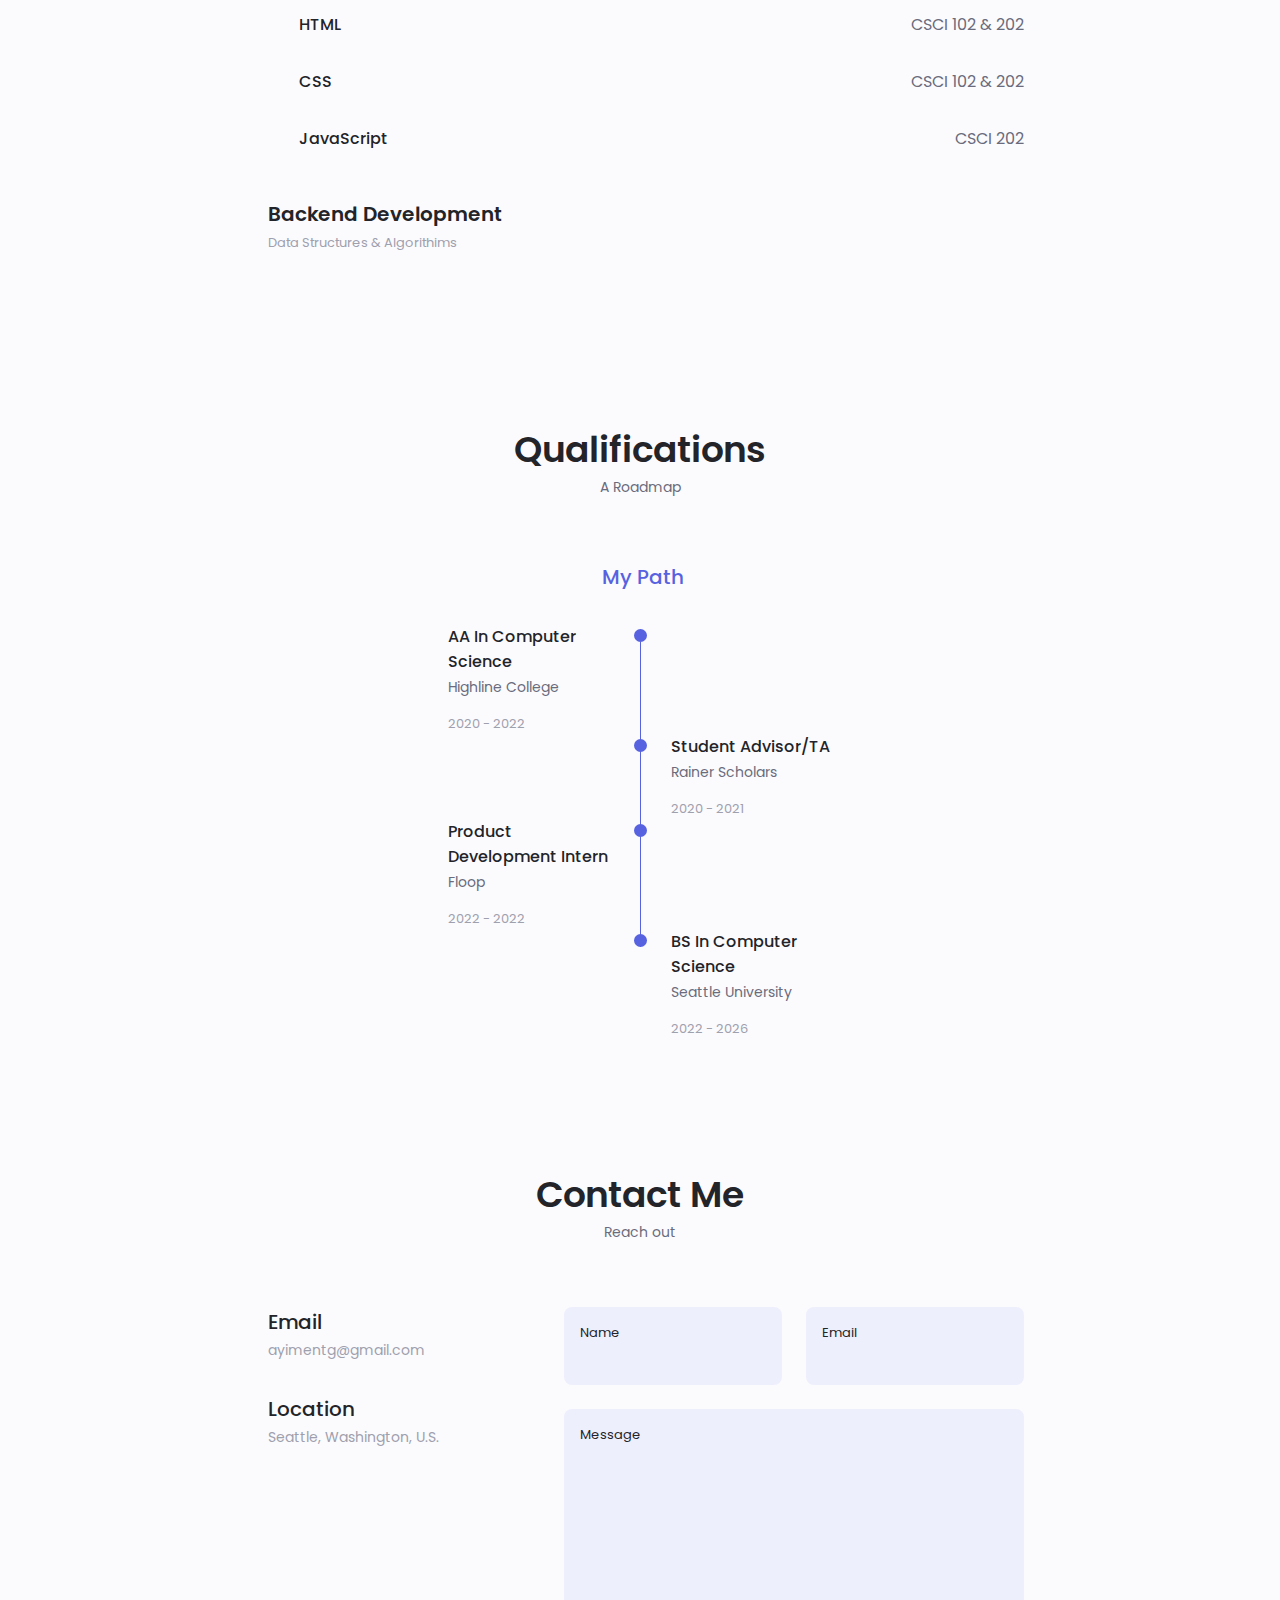
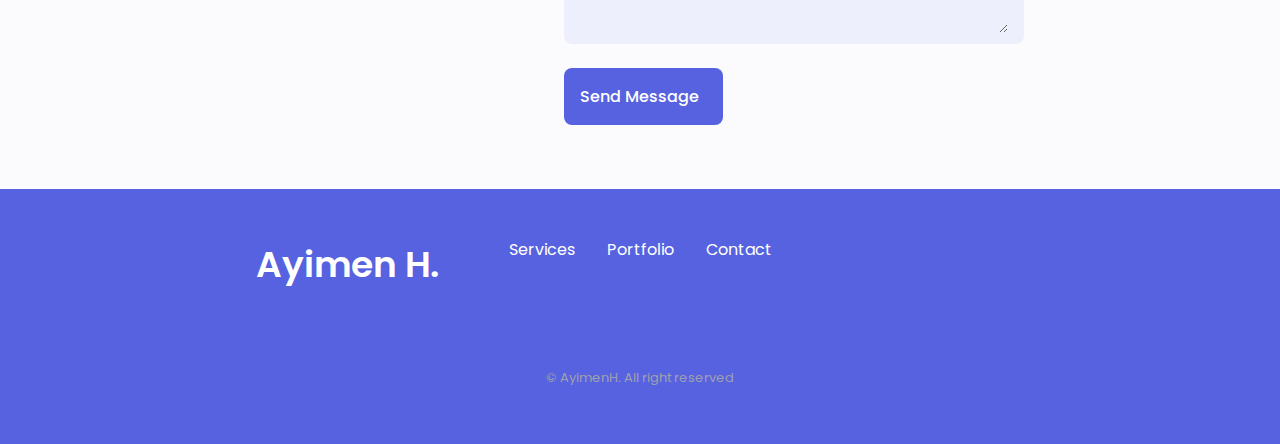
==== commit 60aaaeb7: "more more tweaks" ====
--- a/index.html
+++ b/index.html
@@ -39,14 +39,14 @@
                         </li>
 
                         <li class="nav__item">
+                            <a href="#skills" class="nav__link">
+                                <i class="uil uil-file-alt nav__icon"></i> Skills
+                            </a>
+                        </li>
+
+                        <li class="nav__item">
                             <a href="#qualifications" class="nav__link">
                                 <i class="uil uil-scenery nav__icon"></i> Qualifications
-                            </a>
-                        </li>
-
-                        <li class="nav__item">
-                            <a href="#skills" class="nav__link">
-                                <i class="uil uil-file-alt nav__icon"></i> Skills
                             </a>
                         </li>
 
@@ -118,7 +118,7 @@
 
                     
                     <div class="home__scroll">
-                        <a href="#about" class="home__scroll-button button--flex">
+                        <a href="#qualifications" class="home__scroll-button button--flex">
                             <span class="home__scroll-name">Scroll down</span>
                             <i class="uil uil-arrow-down home__scroll-arrow"></i>
                         </a>
@@ -297,9 +297,10 @@
                                     </div>
                                 </div>
     
-                                <div>
+                                <div> <!-- the postion of rounder and line determines what side of the
+                                line the qual is on -->
                                     <span class="qualification__rounder"></span>
-                                    <span class="qualification__line"></span>
+                                    <span class="qualification__line"></span> 
                                 </div>
                             </div>
                             
@@ -346,7 +347,7 @@
                                 <div class="qualification__time">
                                     <span class="qualification__rounder"></span>
                                     <!-- <span class="qualification__line"></span> -->
-                                </div>
+                                </div><!-- the last qualification must have the line commented -->
 
                                 <div>
                                     <h3 class="qualification__title">BS In Computer Science</h3>
@@ -405,7 +406,7 @@
                         </div>
                         
                         <div>
-                            <a href="#" class="button button--flex">
+                            <a href="#contact" class="button button--flex">
                                 Send Message
                                 <i class="uil uil-message button__icon"></i>
                             </a>
--- a/assets/css/styles.css
+++ b/assets/css/styles.css
@@ -658,15 +658,6 @@
   color: var(--first-color-lighter);
 }
 
-.footer__social {
-  font-size: 1.25rem;
-  margin-right: var(--mb-1-5);
-}
-
-.footer__social:hover {
-  color: var(--first-color-lighter);
-}
-
 .footer__copy {
   font-size: var(--smaller-font-size);
   text-align: center;
@@ -674,7 +665,7 @@
   margin-top: var(--mb-3);
 }
 
-.footer__title, .footer__subtitle, .footer__link, .footer__social {
+.footer__title, .footer__subtitle, .footer__link{
   color: #FFF;
 }
 
@@ -770,6 +761,13 @@
     grid-template-columns: .6fr;
     justify-content: center;
   }
+  .footer__links {
+    display: flex;
+    flex-direction: row;
+    row-gap: 1.5rem;
+    align-items: space-between;
+    justify-content: space-between;
+  }
 }
 
 @media screen and (min-width: 768px) {
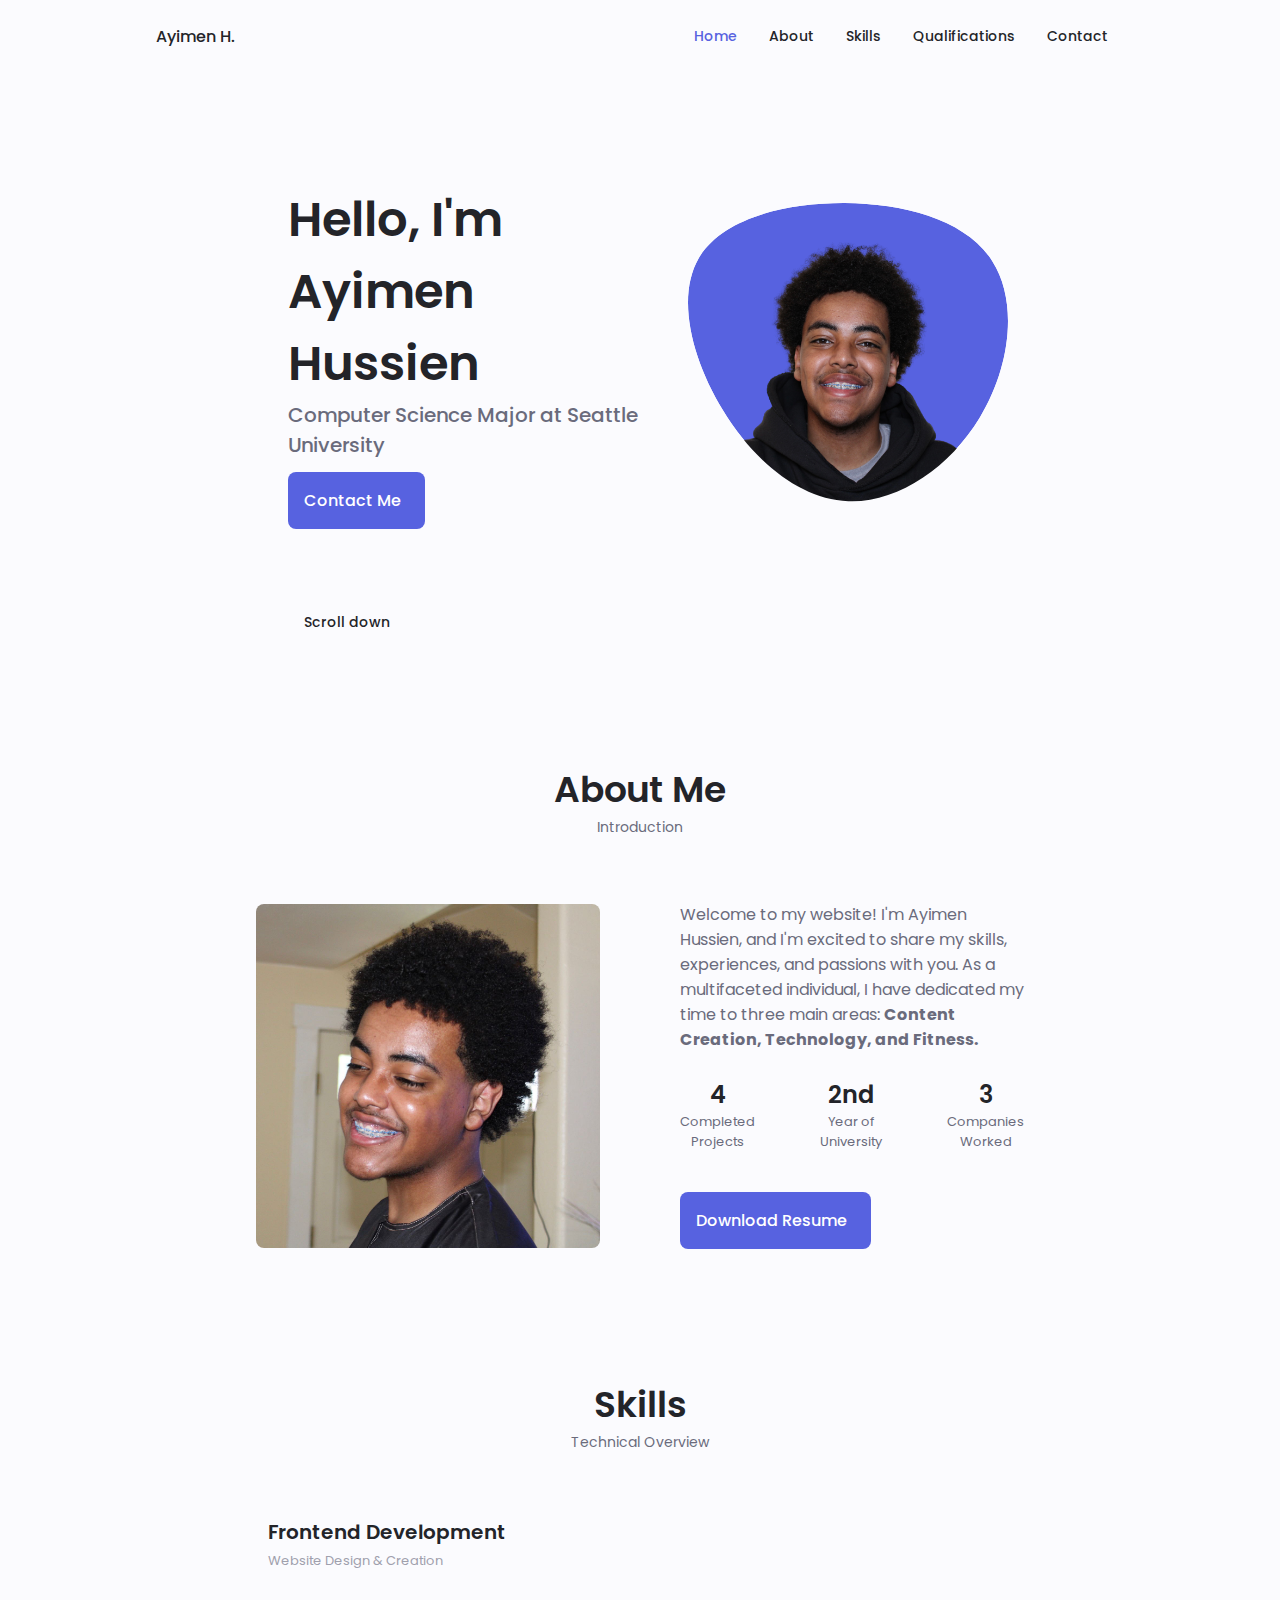
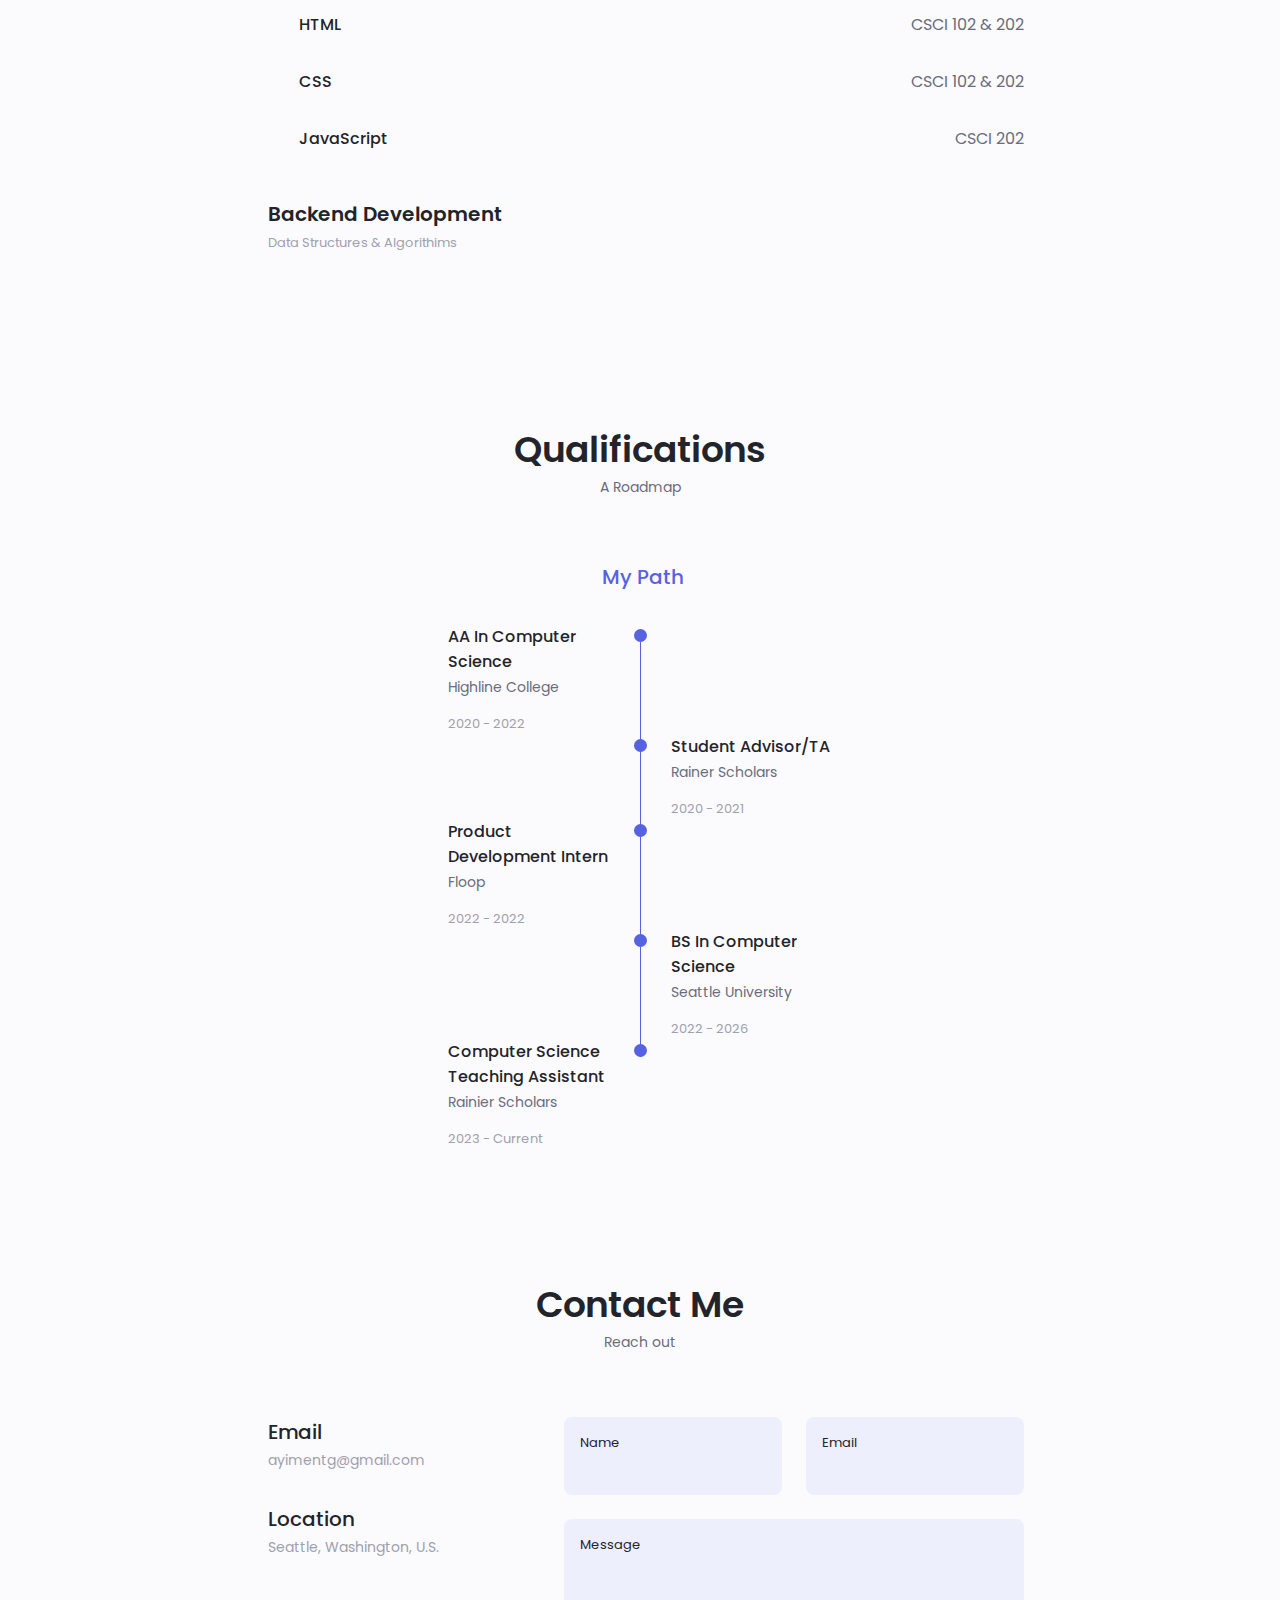
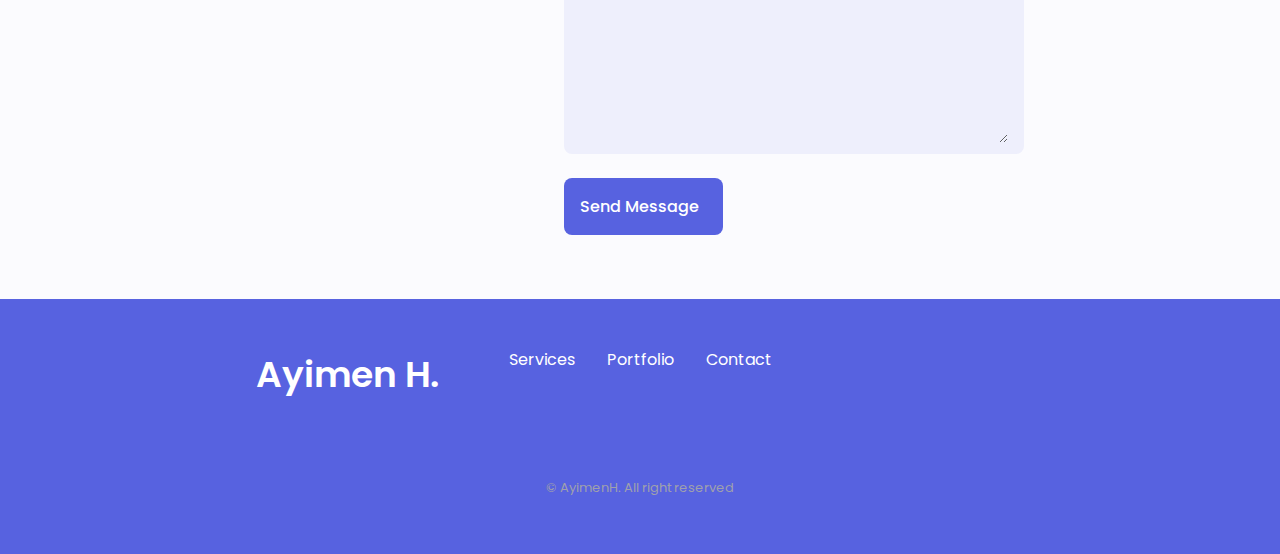
==== commit 0e1c468e: "new role and updated resume" ====
--- a/index.html
+++ b/index.html
@@ -346,7 +346,7 @@
 
                                 <div class="qualification__time">
                                     <span class="qualification__rounder"></span>
-                                    <!-- <span class="qualification__line"></span> -->
+                                    <span class="qualification__line"></span> 
                                 </div><!-- the last qualification must have the line commented -->
 
                                 <div>
@@ -358,6 +358,22 @@
                                     </div>
                                 </div>
                             </div>
+
+                            <!--=============== QUALIFICATION 5 ===============-->
+                            <div class="qualification__data">
+                                <div>
+                                    <h3 class="qualification__title">Computer Science Teaching Assistant</h3>
+                                    <span class="qualification__subtitle">Rainier Scholars</span>
+                                    <div class="qualification__calendar">
+                                        <i class="uil uil-calendar-alt"></i>
+                                        2023 - Current
+                                    </div>
+                                </div>      
+                                <div class="qualification__time">
+                                    <span class="qualification__rounder"></span>
+                                    <!-- <span class="qualification__line"></span> -->
+                                </div><!-- the last qualification must have the line commented -->
+                            </div>
                         </div>
                     </div>
                 </div>
@@ -392,21 +408,21 @@
                     <form action="" class="contact__form grid">
                         <div class="contact__inputs grid">
                             <div class="contact__content">
-                                <label for="" class="contact__label">Name</label>
+                                <label for="name" class="contact__label">Name</label>
                                 <input type="text" class="contact__input">
                             </div>
                             <div class="contact__content">
-                                <label for="" class="contact__label">Email</label>
+                                <label for="email" class="contact__label">Email</label>
                                 <input type="email" class="contact__input">
                             </div>
                         </div>
                         <div class="contact__content">
-                            <label for="" class="contact__label">Message</label>
-                            <textarea name="" id="" cols="0" rows="7" class="contact__input"></textarea>
+                            <label for="message" class="contact__label">Message</label>
+                            <textarea name="message" id="message" cols="0" rows="7" class="contact__input"></textarea>
                         </div>
                         
                         <div>
-                            <a href="#contact" class="button button--flex">
+                            <a class="button button--flex">
                                 Send Message
                                 <i class="uil uil-message button__icon"></i>
                             </a>
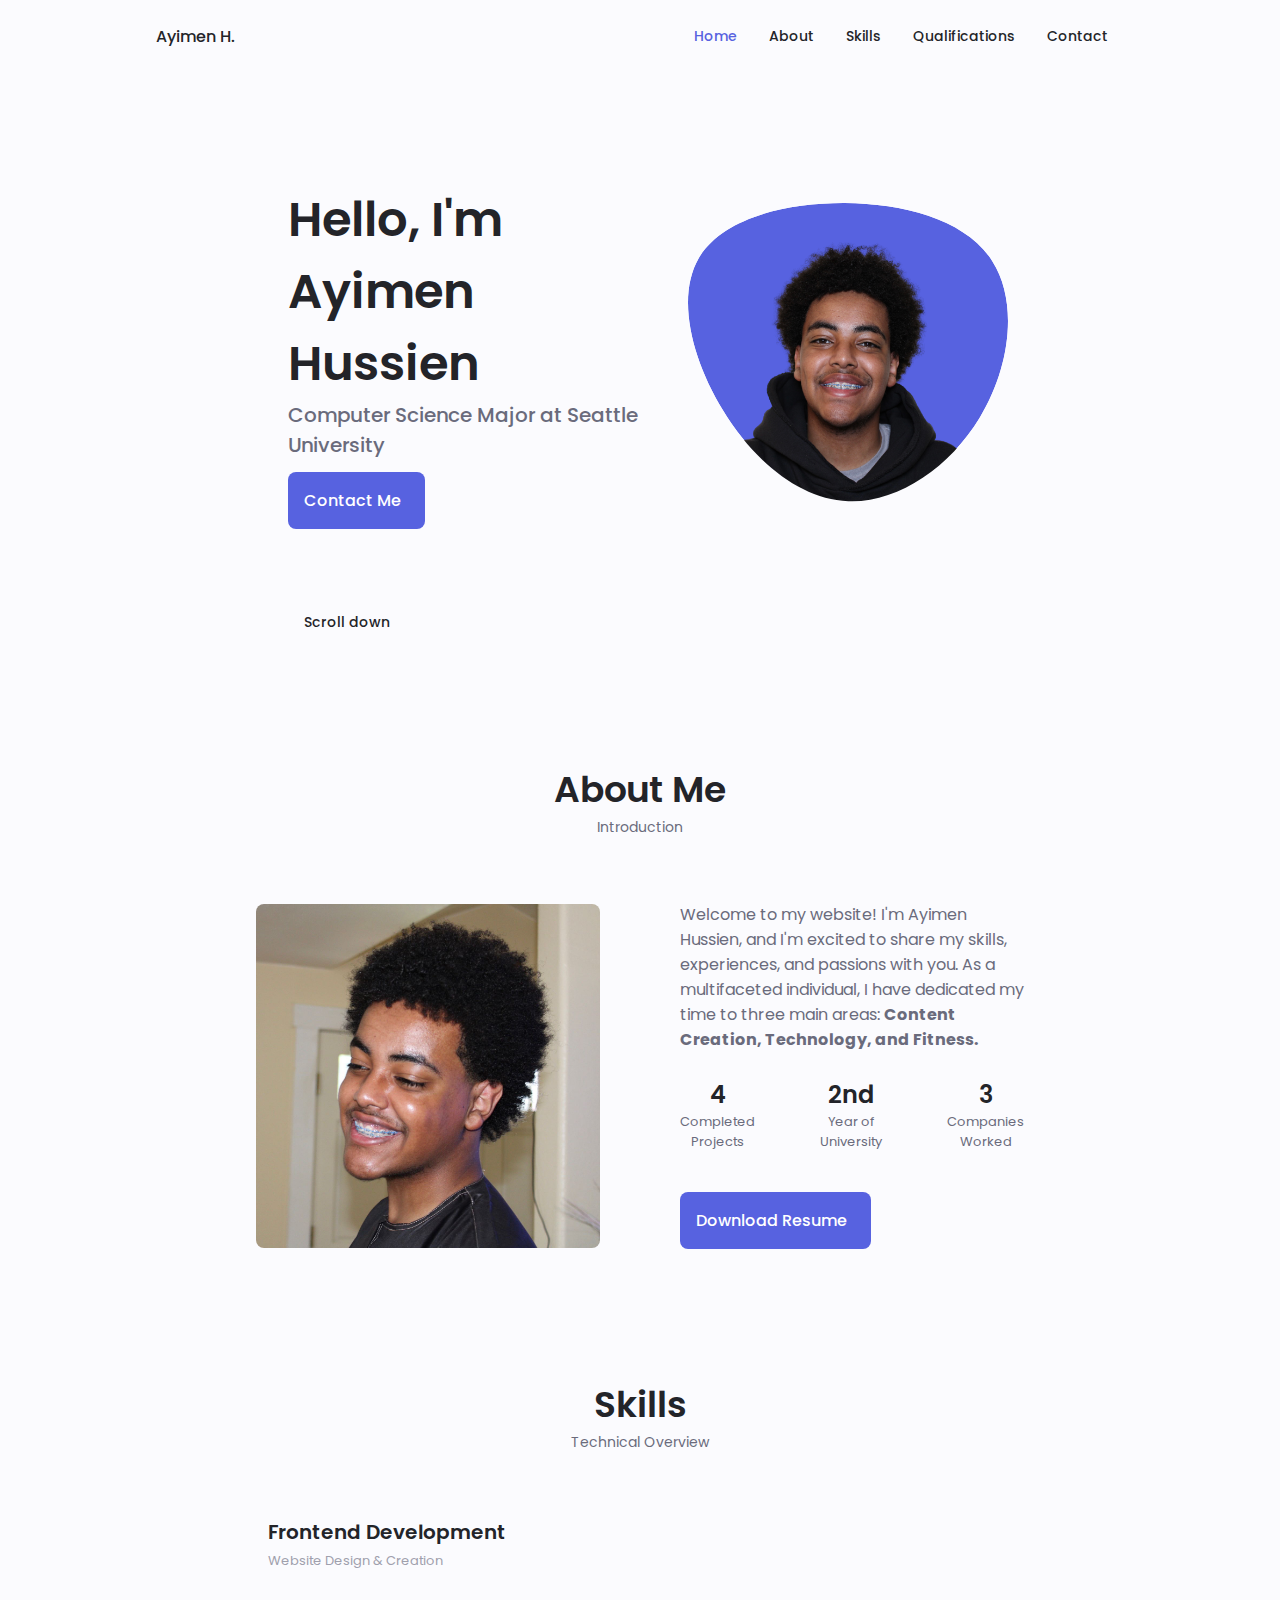
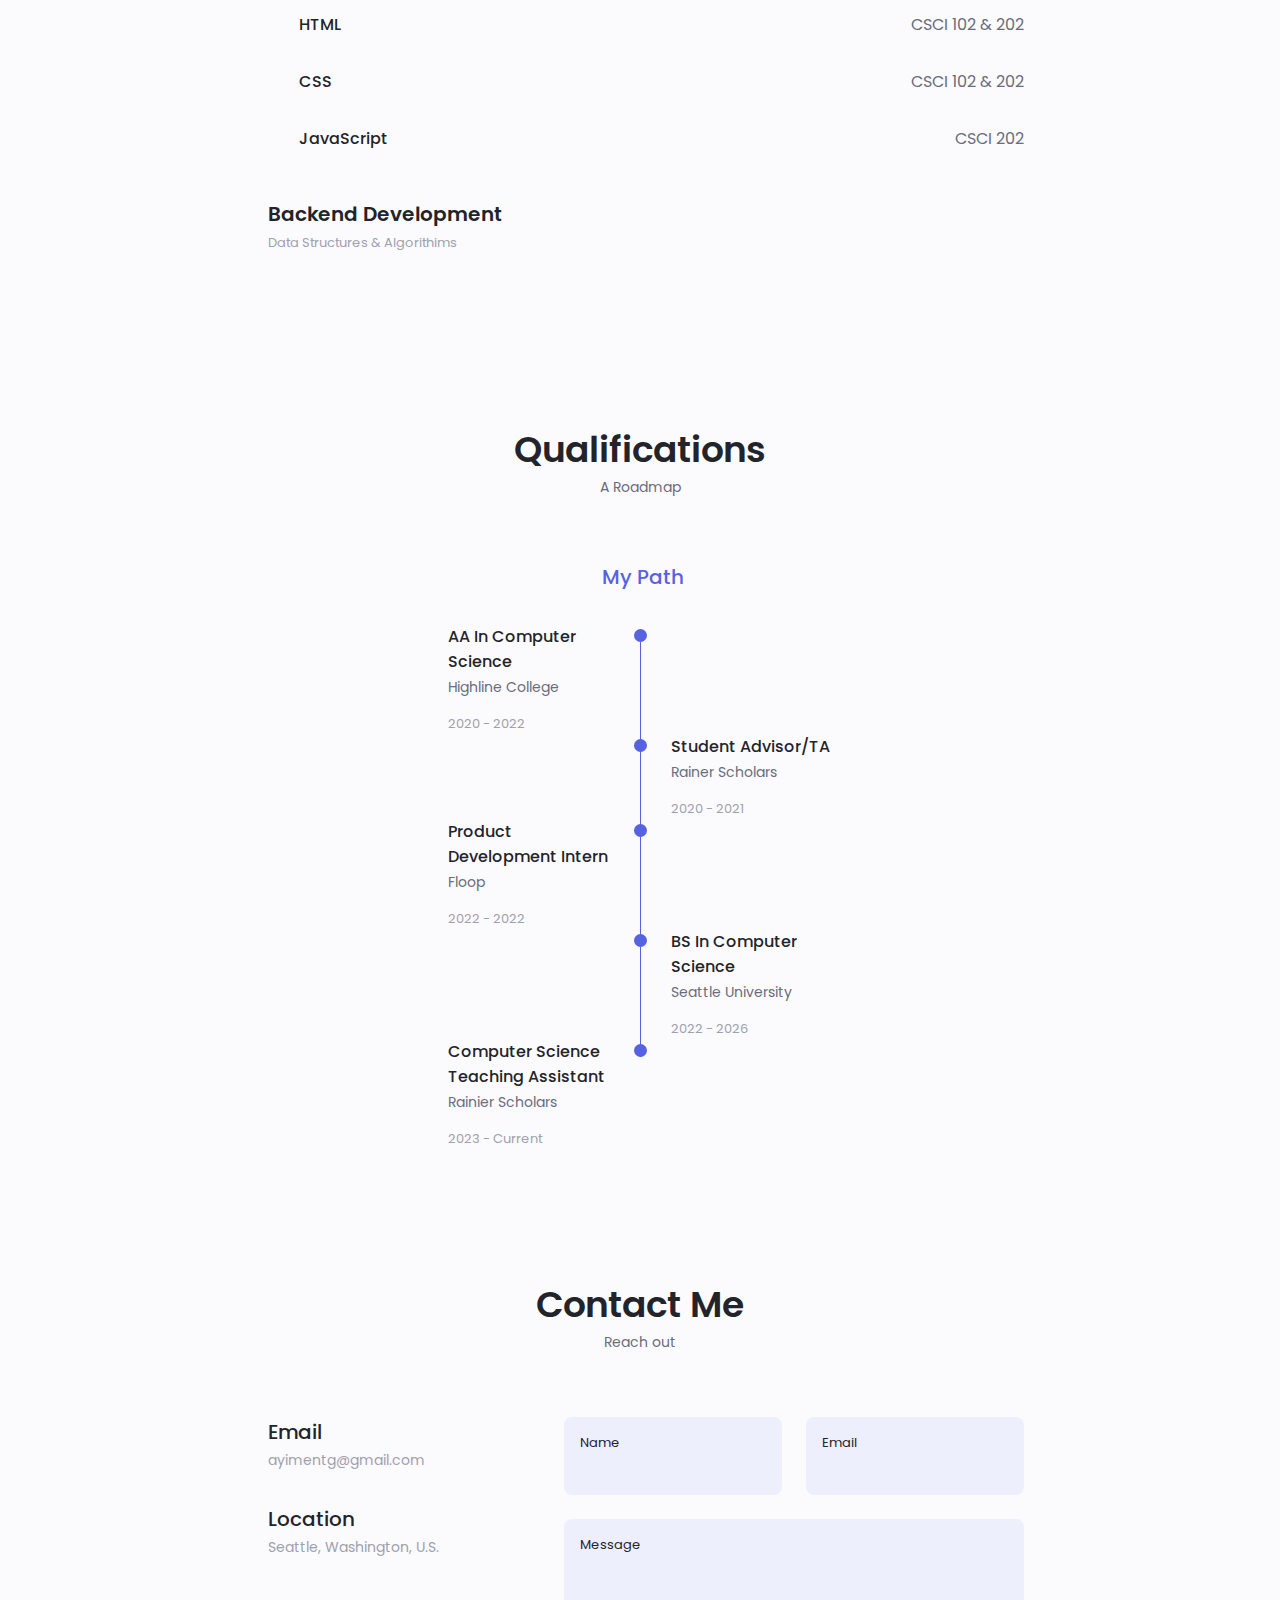
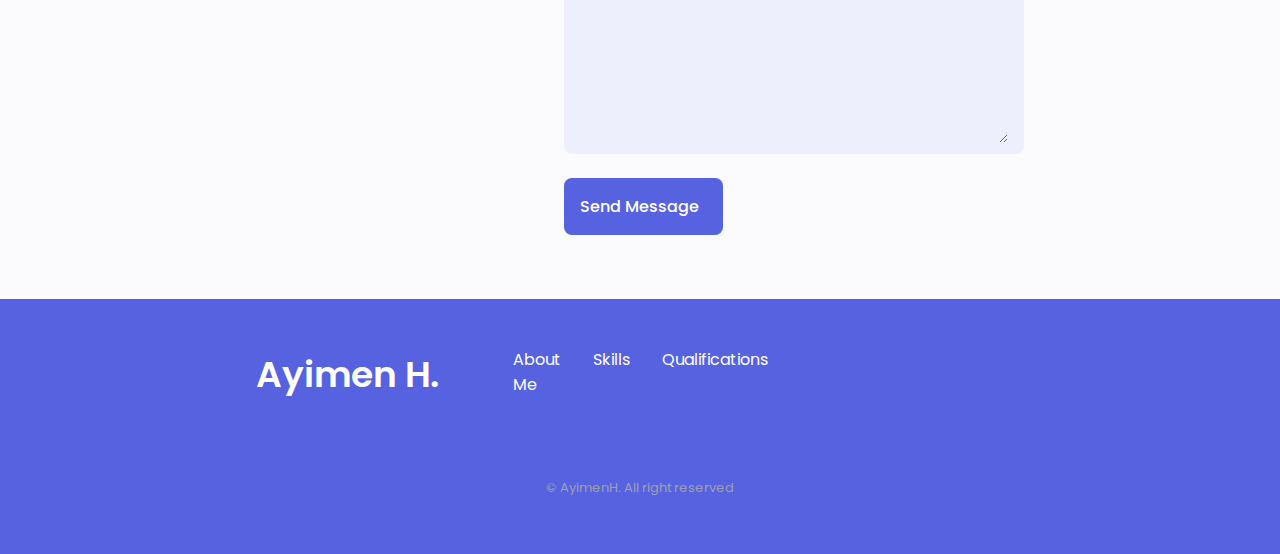
==== commit 06ba81fd: "updated footer" ====
--- a/index.html
+++ b/index.html
@@ -443,13 +443,13 @@
 
                     <ul class="footer__links">
                         <li>
-                            <a href="#services" class="footer__link">Services</a>
+                            <a href="#about" class="footer__link">About Me</a>
                         </li>
                         <li>
-                            <a href="#qualifications" class="footer__link">Portfolio</a>
+                            <a href="#skills" class="footer__link">Skills</a>
                         </li>
                         <li>
-                            <a href="#contact" class="footer__link">Contact</a>
+                            <a href="#qualifications" class="footer__link">Qualifications</a>
                         </li>
                     </ul>
                 </div>
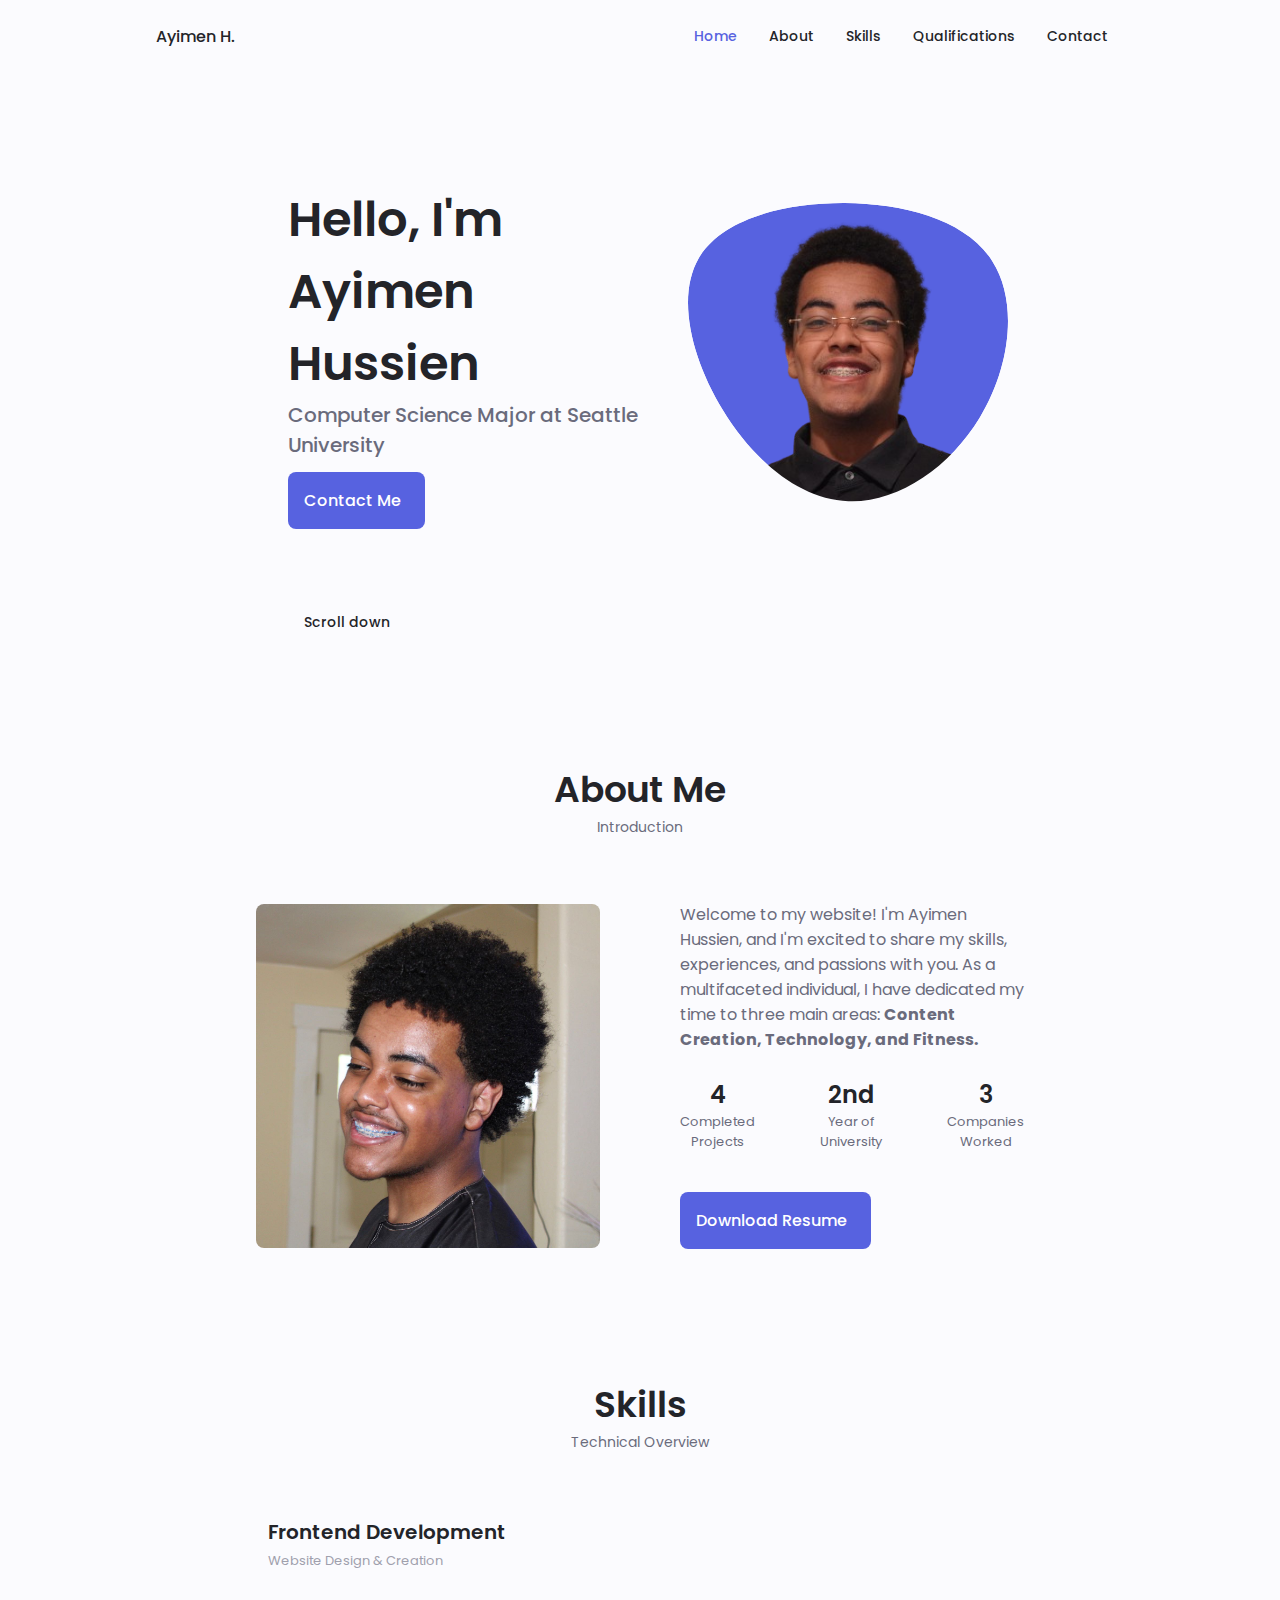
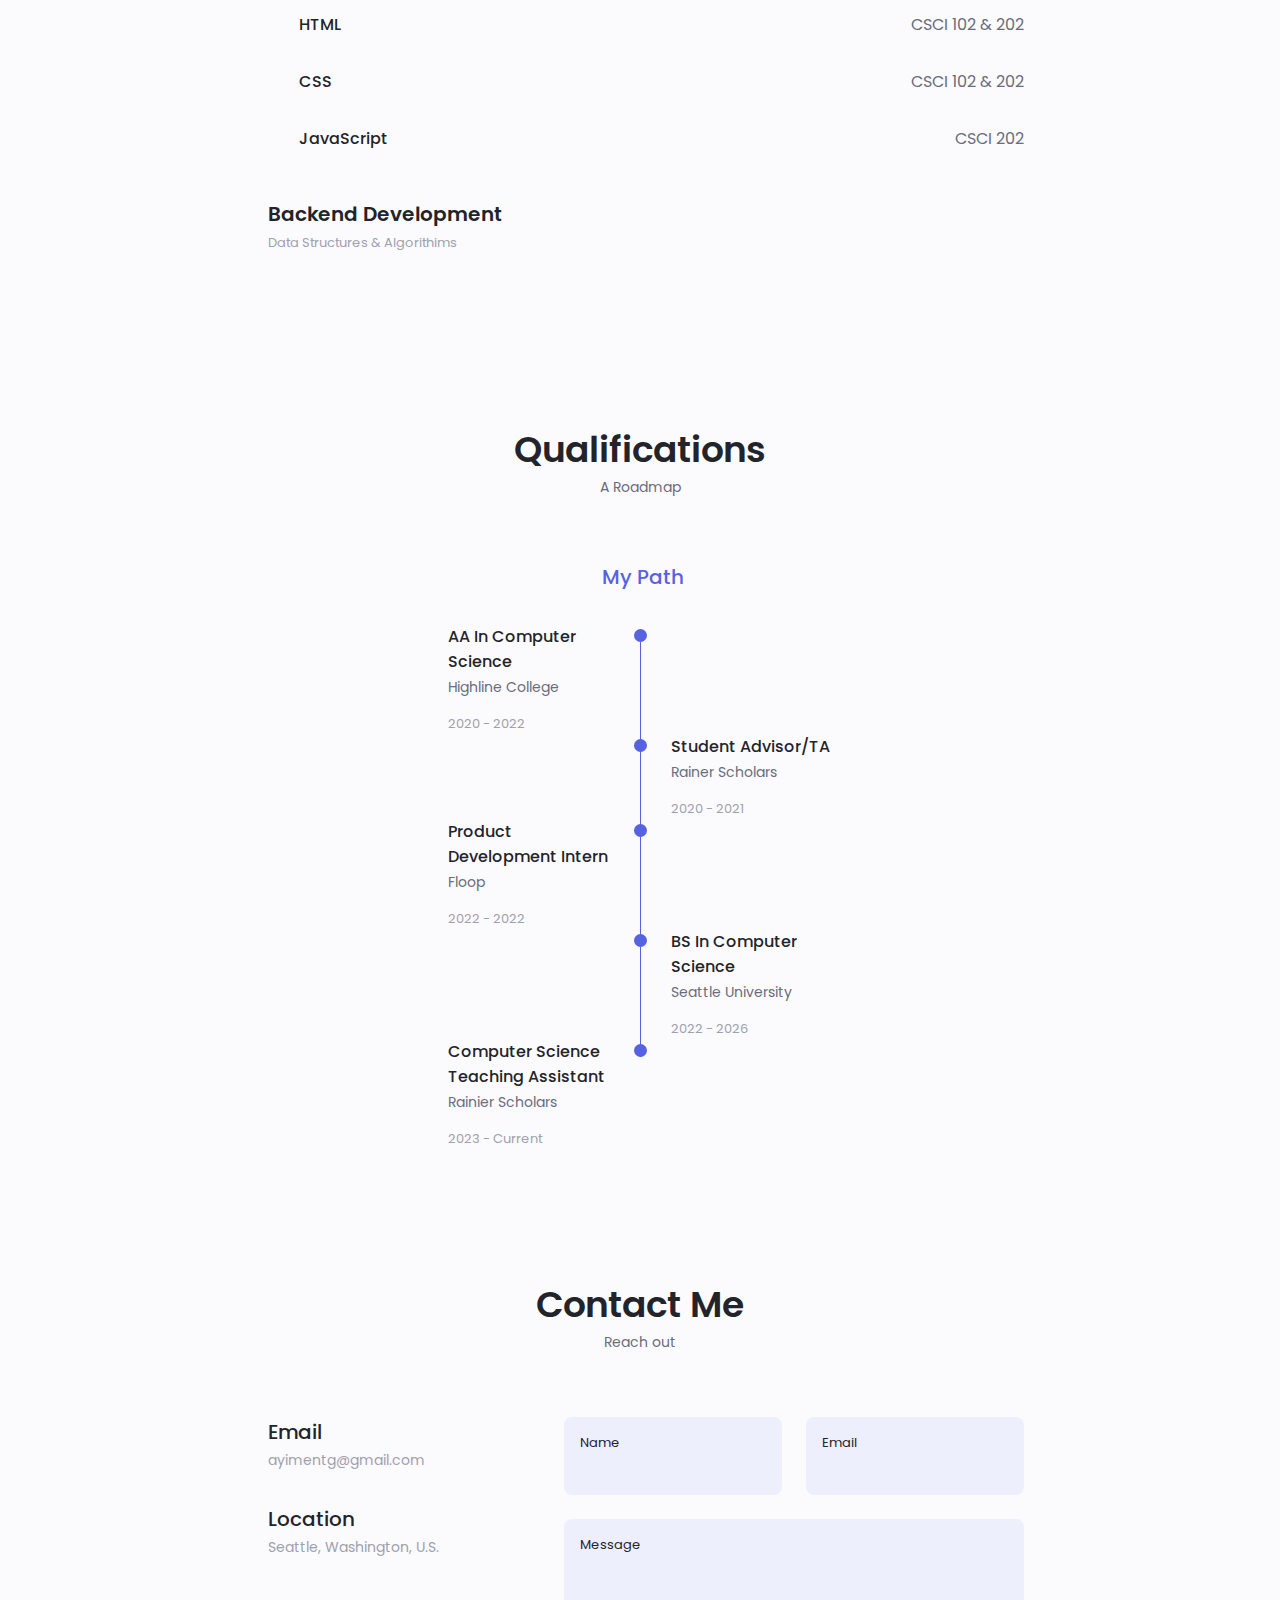
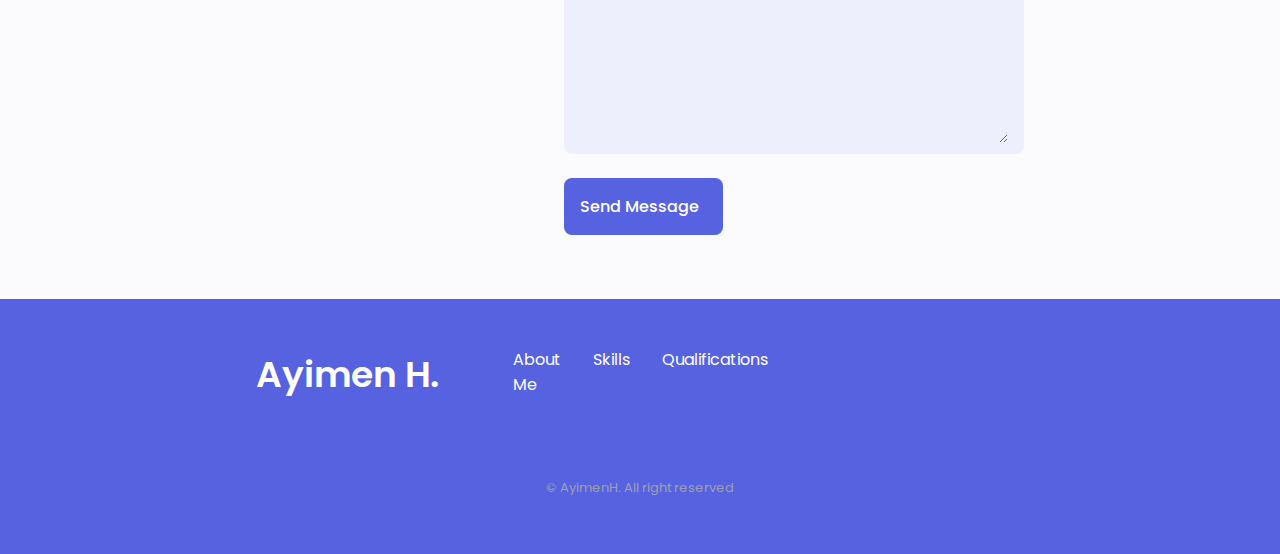
==== commit 3071714d: "updated profile with a professional head shot" ====
--- a/index.html
+++ b/index.html
@@ -102,7 +102,7 @@
                                     129.362C2.45775 97.8511 -7.48481 59.1033 6.67581 34.5279C20.9871 10.1032 59.7028 
                                     -0.149132 97.9666 0.00163737C136.23 0.303176 174.193 10.857 190.312 36.4879Z"/>
 
-                                    <image class="home__blob-img" x="12" y="18" href="assets/img/perfil.png"/>
+                                    <image class="home__blob-img" x="-75" y="-90" href="assets/img/profile.png" style="height: 375px; width: 375px;"/>
                                 </g>
                             </svg>
                         </div>
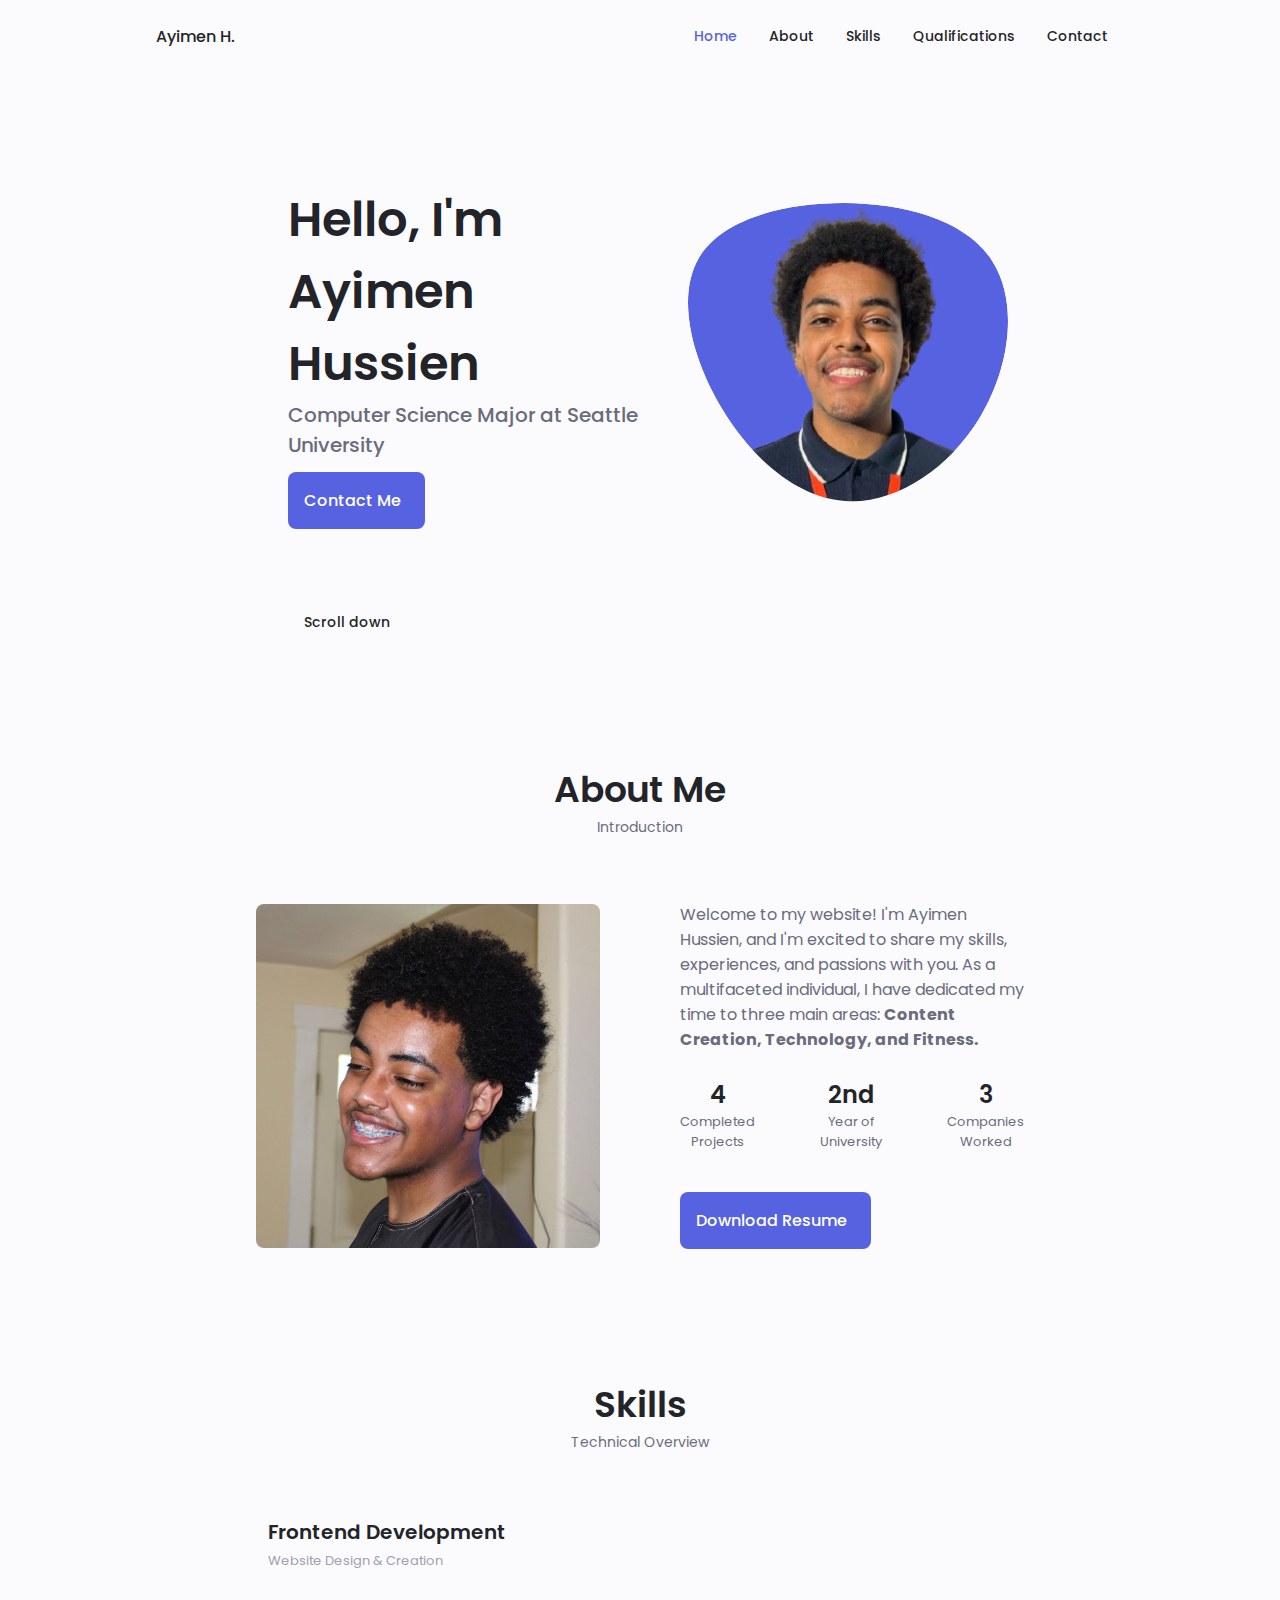
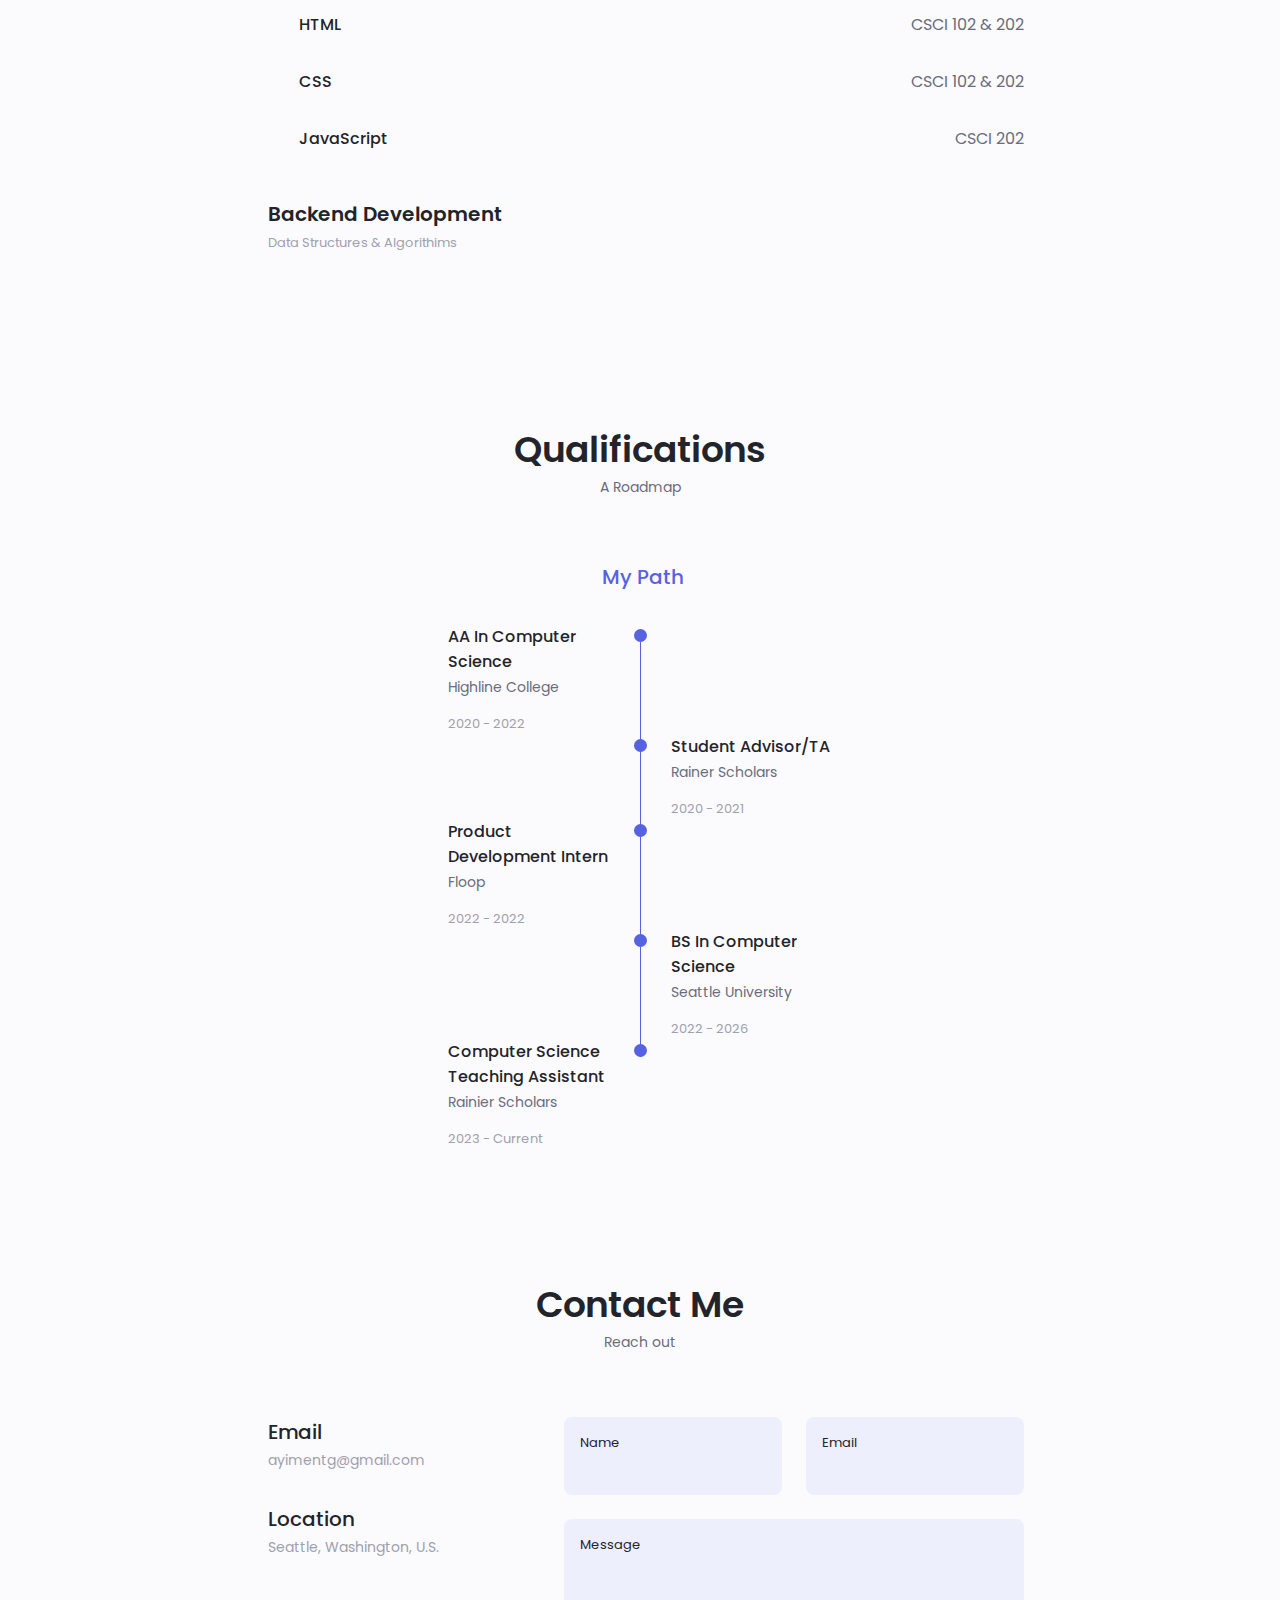
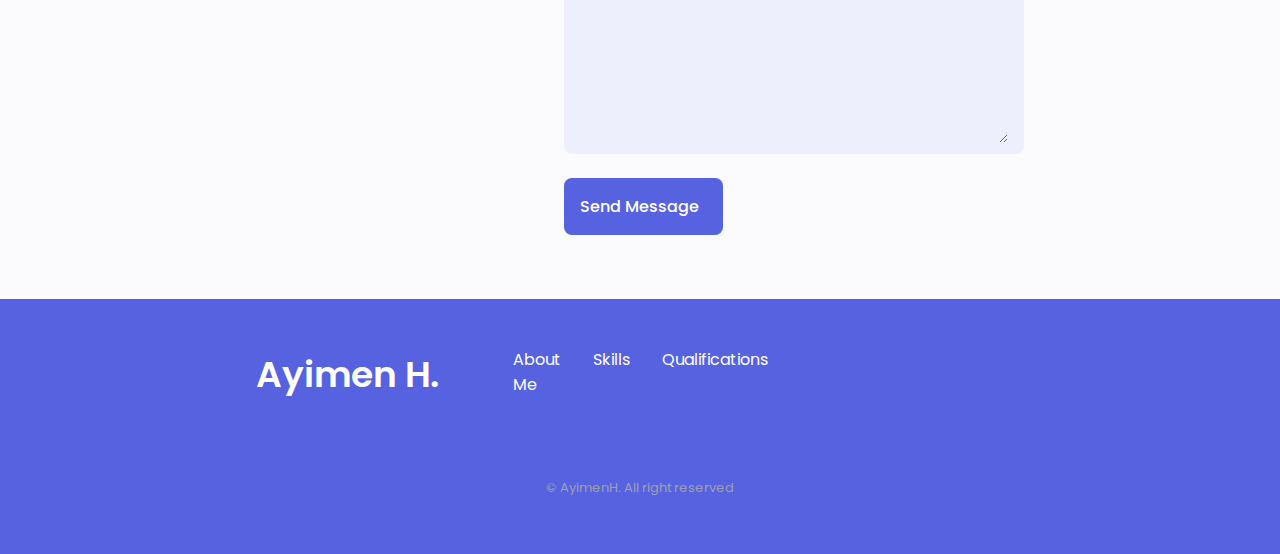
==== commit fa5e2374: "Updated profile picture" ====
--- a/index.html
+++ b/index.html
@@ -102,7 +102,7 @@
                                     129.362C2.45775 97.8511 -7.48481 59.1033 6.67581 34.5279C20.9871 10.1032 59.7028 
                                     -0.149132 97.9666 0.00163737C136.23 0.303176 174.193 10.857 190.312 36.4879Z"/>
 
-                                    <image class="home__blob-img" x="-75" y="-90" href="assets/img/profile.png" style="height: 375px; width: 375px;"/>
+                                    <image class="home__blob-img" x="-90" y="-60" href="assets/img/profile.png" style="height: 375px; width: 375px;"/>
                                 </g>
                             </svg>
                         </div>
